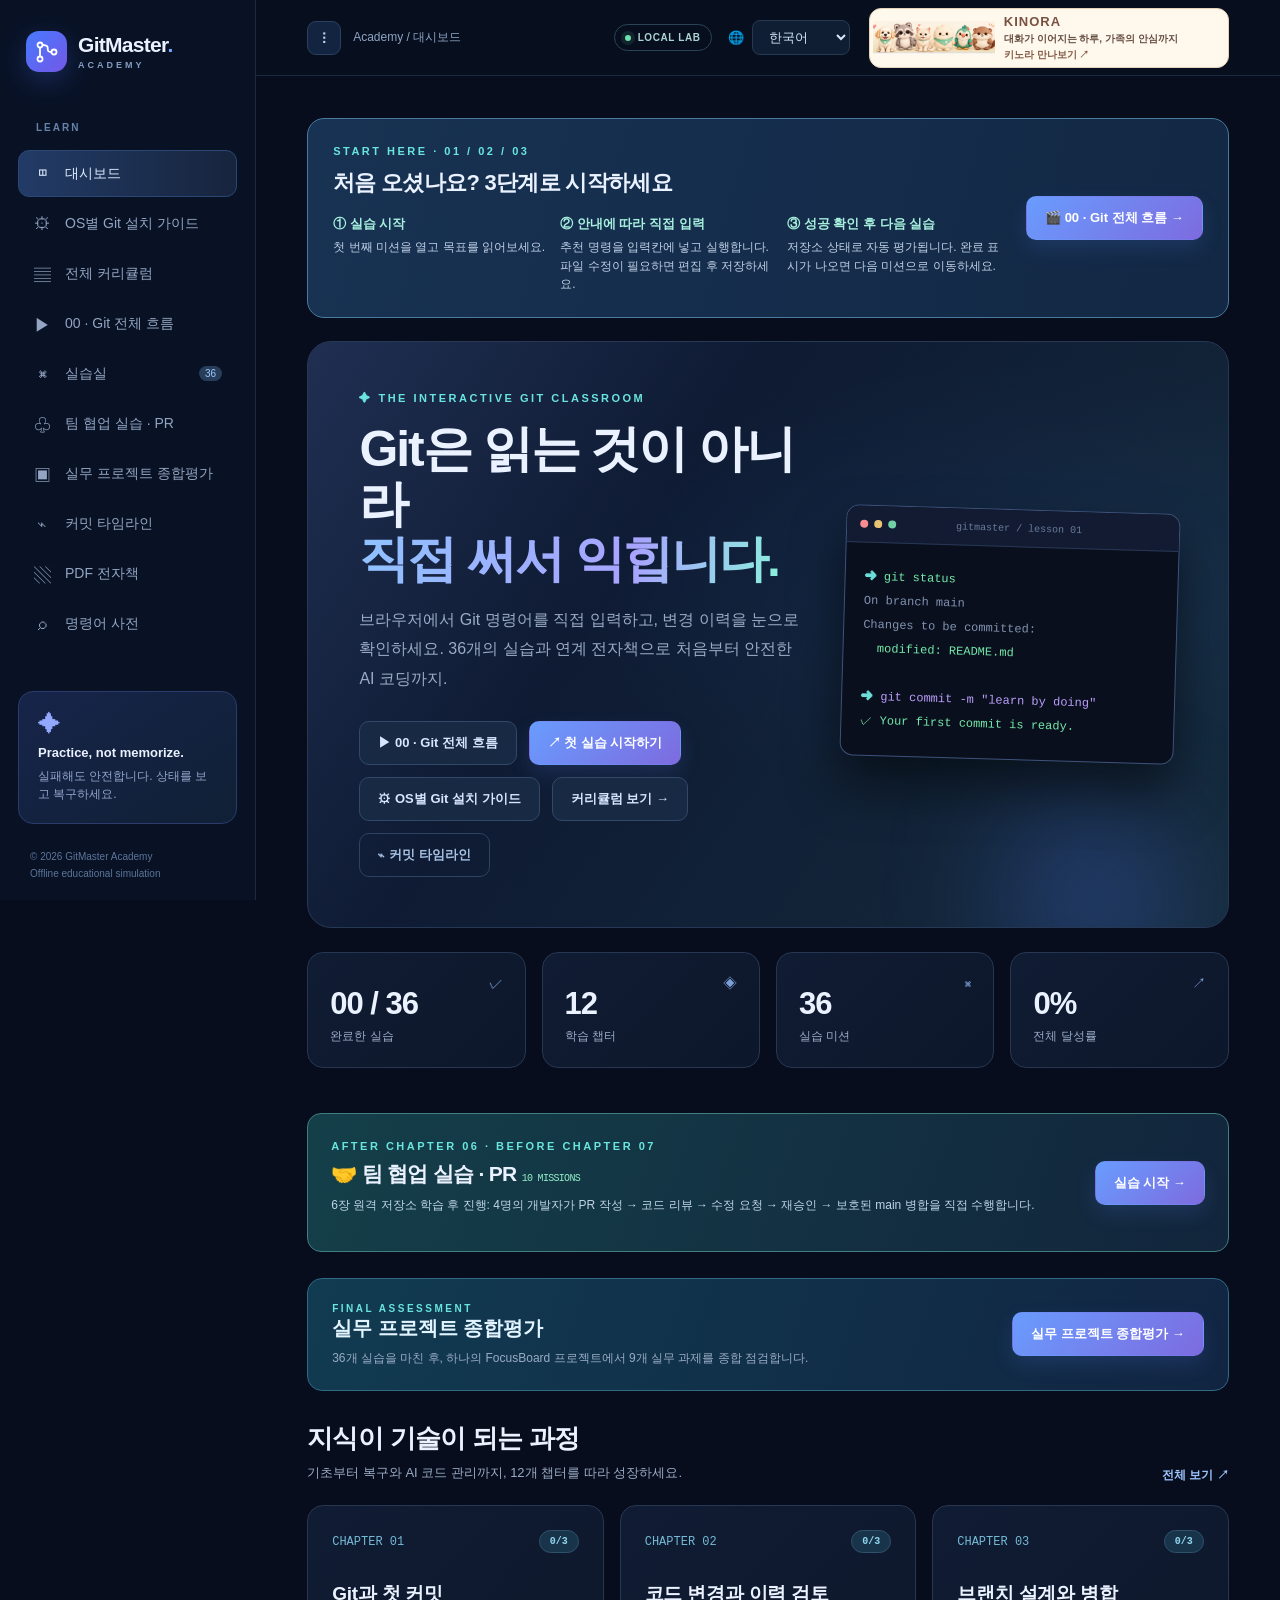
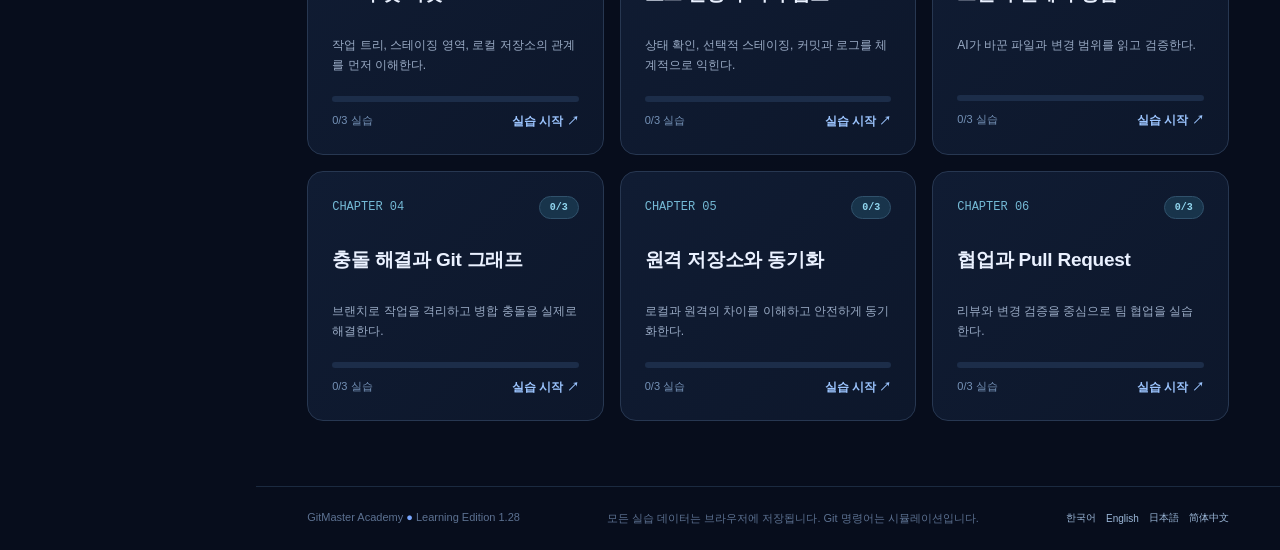
==== index.html @ 440f47c7 "first commit" ====
<!DOCTYPE html>
<html lang="ko">
<head>
  <meta charset="UTF-8" />
  <meta name="viewport" content="width=device-width, initial-scale=1" />
  <meta name="theme-color" content="#080f22" />
  <meta name="description" content="실습으로 배우는 Git: 4개 국어 지원, Git 00단계 사전 애니메이션과 36개 실습, 10개 협업 학습 페이지 및 최종 실전평가, 연계 PDF 전자책. GitMaster Academy" />
  <meta name="robots" content="index,follow,max-image-preview:large" />
  <meta name="author" content="GitMaster Academy" />
  <meta name="keywords" content="Git,GitHub,Git tutorial,Git 실습,깃 강의,버전 관리,GitHub PR,코드 리뷰,Git 初心者,Git教程,바이브 코딩" />
  <meta property="og:type" content="website" />
  <meta property="og:site_name" content="GitMaster Academy" />
  <meta property="og:locale" content="ko_KR" />
  <meta property="og:title" content="GitMaster Academy | 실습으로 배우는 Git·GitHub 협업" />
  <meta property="og:description" content="36개 Git 실습, 10개 팀 협업 미션, PR·코드 리뷰, 실습 전 애니메이션과 PDF 전자책" />
  <meta property="og:image" content="https://git.maccrey.com/assets/gitmaster-share-ko.png" />
  <meta property="og:image:width" content="1200" />
  <meta property="og:image:height" content="630" />
  <meta property="og:image:alt" content="GitMaster Academy - Git과 GitHub 실습 학습" />
  <meta name="twitter:card" content="summary_large_image" />
  <meta name="twitter:title" content="GitMaster Academy | 실습으로 배우는 Git" />
  <meta name="twitter:description" content="기초부터 팀 협업까지, 직접 입력하며 배우는 Git" />
  <meta name="twitter:image" content="https://git.maccrey.com/assets/gitmaster-share-ko.png" />
  <title>GitMaster Academy v1.27 — Learn Git by Doing</title>
  <link rel="icon" type="image/svg+xml" href="favicon.svg" />
  <link rel="alternate icon" type="image/x-icon" href="favicon.ico" />
  <link rel="apple-touch-icon" sizes="180x180" href="apple-touch-icon.png" />
  <link rel="stylesheet" href="styles.css?v=127" />

  <link rel="canonical" href="https://git.maccrey.com/" />
  <link rel="alternate" hreflang="ko-KR" href="https://git.maccrey.com/ko/" />
  <link rel="alternate" hreflang="en" href="https://git.maccrey.com/en/" />
  <link rel="alternate" hreflang="ja" href="https://git.maccrey.com/ja/" />
  <link rel="alternate" hreflang="zh-CN" href="https://git.maccrey.com/zh/" />
  <link rel="alternate" hreflang="x-default" href="https://git.maccrey.com/" />
  <meta property="og:url" content="https://git.maccrey.com/" />
  <script type="application/ld+json">{"@context":"https://schema.org","@type":"WebSite","name":"GitMaster Academy","url":"https://git.maccrey.com/","description":"Git과 GitHub를 직접 실습하며 배우는 다국어 교육 플랫폼","inLanguage":["ko","en","ja","zh-CN"]}</script>
</head>
<body>
  <div class="app-shell">
    <aside class="sidebar" id="sidebar">
      <button type="button" class="brand" id="brand-toggle" aria-label="사이드 메뉴 펼치기 또는 접기" title="사이드 메뉴 펼치기/접기">
        <span class="brand-mark"><svg viewBox="0 0 24 24" fill="none" stroke="currentColor" stroke-width="1.8"><circle cx="5" cy="5" r="2.5"/><circle cx="5" cy="19" r="2.5"/><circle cx="19" cy="12" r="2.5"/><path d="M5 7.5v9M7.5 5c10 0 1 7 9 7"/></svg></span>
        <span><strong>GitMaster<span class="accent">.</span></strong><small>ACADEMY</small></span>
      </button>
      <div class="sidebar-label" id="nav-label">LEARN</div>
      <nav id="main-nav" aria-label="Primary navigation"></nav>
      <div class="sidebar-bottom">
        <div class="side-tip"><span class="tiny-orbit">✦</span><strong id="side-tip-title">Practice, not memorize.</strong><p id="side-tip-body">Make mistakes safely. Recover with confidence.</p></div>
        <div class="side-foot">© 2026 GitMaster Academy<br><span id="footnote">Offline educational simulation</span></div>
      </div>
    </aside>
    <div class="site-area">
      <header class="topbar">
        <div class="topbar-start"><button class="icon-button" id="toggle-sidebar" type="button" aria-label="사이드바 펼치기/접기" aria-expanded="true" title="Toggle sidebar">☷</button><button class="icon-button mobile-menu" id="mobile-menu" aria-label="Open navigation">☰</button><span class="breadcrumb" id="breadcrumb">Academy / Dashboard</span></div>
        <div class="topbar-actions">
          <span class="status-pill"><span class="status-dot"></span><span id="local-tag">LOCAL LAB</span></span>
          <label class="language-switch"><span aria-hidden="true">🌐</span><select id="language" aria-label="Language"><option value="ko">한국어</option><option value="en">English</option><option value="ja">日本語</option><option value="zh">简体中文</option></select></label>
        </div>
        <a class="kinora-top-ad" id="kinora-top-ad" href="https://www.kinora.date/?lang=ko" target="_blank" rel="noopener noreferrer sponsored" aria-label="KINORA 여섯 반려친구 소개, 새 탭에서 사이트 열기" title="KINORA · www.kinora.date">
          <img src="assets/kinora-characters-v126.png" alt="KINORA 강아지, 고양이, 너구리, 앵무새, 지방이, 수달 캐릭터" width="84" height="54" loading="eager" decoding="async" />
          <span class="kinora-ad-copy"><span class="kinora-ad-kicker"><b>KINORA</b></span><span class="kinora-ad-line">대화가 이어지는 하루, 가족의 안심까지</span><span class="kinora-ad-link">키노라 만나보기 ↗</span></span>
          <span class="kinora-ad-mobile">KINORA <span aria-hidden="true">↗</span></span>
        </a>
      </header>
      <main id="app" tabindex="-1"></main>
      <footer class="footer"><span>GitMaster Academy <span class="accent">●</span> Learning Edition 1.28</span><span id="footer-sub">Your files stay in this browser. Git commands are simulated.</span><nav class="seo-language-links" aria-label="Localized learning pages"><a href="ko/" hreflang="ko-KR" lang="ko">한국어</a><a href="en/" hreflang="en" lang="en">English</a><a href="ja/" hreflang="ja" lang="ja">日本語</a><a href="zh/" hreflang="zh-CN" lang="zh-CN">简体中文</a></nav></footer>
    </div>
  </div>
  <script src="content.js"></script>
  <script src="git-engine.js"></script>
  <script src="book-pages.js"></script>
  <script src="setup-guide.js"></script>
  <script src="capstone.js"></script>
  <script src="team-hints.js"></script>
  <script src="git-output-examples.js?v=127"></script>
  <script src="team-intro.js?v=127"></script>
  <script src="lab-intro.js?v=127"></script>
  <script src="team-lab.js"></script>
  <script src="command-guide.js"></script>
  <script src="site-meta.js?v=127"></script>
  <script src="app.js?v=127"></script>
</body>
</html>
---- styles.css ----
:root{color-scheme:dark;--bg:#070d1c;--panel:#0d172b;--panel-2:#101e37;--panel-3:#172641;--border:#243451;--borderlight:#2d4362;--text:#eaf1ff;--muted:#9aabc5;--subtle:#6f84a4;--blue:#74a4ff;--cyan:#69e5de;--green:#71dfa8;--purple:#c09aff;--orange:#ffca85;--red:#ff909e;--mono:'JetBrains Mono',Consolas,monospace;--font:'DM Sans',-apple-system,BlinkMacSystemFont,'Segoe UI','Noto Sans CJK KR',sans-serif}
*{box-sizing:border-box}html{scroll-behavior:smooth}body{margin:0;background:var(--bg);color:var(--text);font-family:var(--font);font-size:14px;-webkit-font-smoothing:antialiased}button,input,textarea,select{font:inherit}button{cursor:pointer}a{color:inherit;text-decoration:none}a:focus-visible,button:focus-visible,select:focus-visible,input:focus-visible,textarea:focus-visible{outline:2px solid var(--cyan);outline-offset:3px}::selection{background:#325d94;color:#fff}.app-shell{display:flex;min-height:100vh}.sidebar{position:sticky;top:0;height:100vh;width:256px;flex:0 0 256px;padding:30px 18px 18px;background:#091225;border-right:1px solid #1c2a41;display:flex;flex-direction:column;z-index:30}.brand{display:flex;align-items:center;gap:11px;margin:1px 8px 50px}.brand-mark{height:41px;width:41px;border-radius:13px;background:linear-gradient(135deg,#4779ff,#7358e6);display:grid;place-items:center;box-shadow:0 9px 26px #3c5fe14a}.brand-mark svg{height:24px;width:24px;color:white}.brand strong{font-size:21px;letter-spacing:-.7px;line-height:1}.brand small{display:block;letter-spacing:3px;font-size:9px;color:#849dc2;margin-top:5px;font-weight:700}.accent{color:#79a7ff}.sidebar-label{text-transform:uppercase;letter-spacing:2px;font-size:10px;color:#6682aa;font-weight:800;margin:0 18px 14px}.nav-link{display:flex;align-items:center;gap:13px;padding:13px 14px;border:1px solid transparent;border-radius:11px;margin:3px 0;color:#93a5c2;transition:.16s}.nav-link:hover{background:#16243d;color:#f2f6ff}.nav-link.active{color:#dfeaff;background:linear-gradient(90deg,#223b66,#17243d);border-color:#2b4774}.nav-link .ico{width:19px;height:19px;display:grid;place-items:center;font-size:17px}.nav-link .nav-tag{font-size:10px;margin-left:auto;background:#273d5a;color:#9cc8ff;border-radius:20px;padding:2px 6px}.sidebar-bottom{margin-top:auto}.side-tip{border:1px solid #2b3b6b;background:linear-gradient(145deg,#17244a,#102035);padding:19px;border-radius:15px}.side-tip .tiny-orbit{color:#93a8ff;font-size:23px}.side-tip strong{display:block;font-size:13px;margin:7px 0}.side-tip p{margin:0;font-size:12px;line-height:1.55;color:#92a5cb}.side-foot{font-size:10px;line-height:1.7;color:#5c7499;margin:24px 12px 0}.site-area{flex:1;min-width:0;display:flex;flex-direction:column}.topbar{height:76px;flex:0 0 76px;border-bottom:1px solid #1c2a41;display:flex;align-items:center;justify-content:space-between;padding:0 clamp(22px,4vw,64px);background:#081121df;backdrop-filter:blur(12px)}.topbar-start,.topbar-actions{display:flex;align-items:center;gap:24px}.breadcrumb{font-size:12px;color:#8da4c4}.topbar-actions{gap:16px}.status-pill{display:flex;align-items:center;gap:7px;padding:7px 10px;border:1px solid #2b4356;border-radius:99px;font-size:10px;letter-spacing:.6px;color:#abd3d1;font-weight:700}.status-dot{height:6px;width:6px;border-radius:50%;background:#71e0af;box-shadow:0 0 0 4px #71e0af1a}.language-switch{display:flex;align-items:center;gap:8px;font-size:13px}.language-switch select{border:1px solid #263953;border-radius:8px;background:#101e33;color:#d6e7fb;padding:8px 12px;max-width:155px}.icon-button{background:transparent;border:1px solid #29405f;border-radius:9px;color:var(--text);padding:7px 10px}.mobile-menu{display:none}main{width:100%;max-width:1540px;margin:0 auto;flex:1;padding:42px clamp(22px,4vw,64px) 65px}.footer{border-top:1px solid #1b2a40;color:#5c7191;font-size:11px;display:flex;justify-content:space-between;gap:15px;padding:24px clamp(22px,4vw,64px)}h1,h2,h3,h4,p{margin-top:0}h1{font-size:clamp(34px,3.9vw,57px);line-height:1.1;letter-spacing:-2px;margin-bottom:18px}h2{font-size:26px;letter-spacing:-.7px}h3{font-size:17px;letter-spacing:-.25px}p{color:var(--muted);line-height:1.8}.eyebrow{letter-spacing:2.5px;text-transform:uppercase;font-size:11px;color:var(--cyan);font-weight:800;margin-bottom:18px}.lead{font-size:16px;max-width:650px;line-height:1.85}.gradient-text{color:#9aafff;background:linear-gradient(100deg,#8fc2ff,#a8a3ff 65%,#8bf0dd);-webkit-background-clip:text;background-clip:text;-webkit-text-fill-color:transparent}.hero{display:grid;grid-template-columns:1.15fr .85fr;gap:32px;align-items:center;background:radial-gradient(ellipse at 83% 42%,#1c3b7045,transparent 47%),linear-gradient(120deg,#111e39,#0a1529);border:1px solid #273855;border-radius:24px;padding:50px clamp(26px,4vw,57px);position:relative;overflow:hidden;min-height:400px}.hero:before{content:'';position:absolute;inset:-1px;background:linear-gradient(124deg,#85a7ff20,transparent 35%,#72ebdc1a);pointer-events:none}.hero-inner{position:relative;z-index:1}.hero-visual{position:relative;z-index:1;min-width:0}.terminal-display{background:#090f1d;border:1px solid #3d527b;border-radius:13px;box-shadow:0 28px 50px #0008;overflow:hidden;transform:rotate(1.7deg)}.window-bar{height:37px;border-bottom:1px solid #283754;background:#121b31;display:flex;align-items:center;gap:6px;padding:0 13px}.dot{height:8px;width:8px;border-radius:50%;background:#f88d91}.dot:nth-child(2){background:#e8c273}.dot:nth-child(3){background:#72d0a7}.window-title{margin:auto;color:#687c9d;font:10px var(--mono);transform:translateX(-15px)}.terminal-preview{padding:22px 19px;color:#a6bdd9;font:12px/2 var(--mono);white-space:pre-wrap;min-height:190px}.term-cyan{color:#6bdeda}.term-green{color:#74e9a9}.term-purple{color:#bb9efb}.term-muted{color:#8092b0}.hero-glow{position:absolute;right:5%;bottom:-60px;width:180px;height:180px;background:#517afa46;border-radius:100%;filter:blur(60px);z-index:0}.button-row{display:flex;gap:12px;flex-wrap:wrap;margin-top:28px}.btn{display:inline-flex;justify-content:center;align-items:center;gap:9px;border:1px solid transparent;border-radius:10px;padding:12px 18px;font-weight:750;font-size:13px;min-height:43px;transition:.15s}.btn:hover{transform:translateY(-1px);filter:brightness(1.1)}.btn.primary{background:linear-gradient(135deg,#699cfe,#7d6bdf);color:white;box-shadow:0 9px 20px #547bed29}.btn.secondary{background:#182944;border-color:#314869;color:#d7e5ff}.btn.subtle{background:transparent;border-color:#2d4361;color:#a7c1e3}.btn.positive{background:#194a41;color:#a4f4cd;border-color:#327a64}.btn.danger{color:#ffb1bc;border-color:#694052;background:#3a2031}.btn.sm{padding:7px 11px;min-height:33px;font-size:12px}.btn:disabled{opacity:.45;cursor:not-allowed}.stat-grid{display:grid;grid-template-columns:repeat(4,minmax(0,1fr));gap:16px;margin:24px 0 45px}.stat-card,.panel,.course-card,.reference-item{background:linear-gradient(135deg,#101c33,#0d172b);border:1px solid #273751;border-radius:16px}.stat-card{padding:22px}.stat-card .metric{font-size:31px;font-weight:800;letter-spacing:-1px;margin-top:11px}.stat-card .metric-label{font-size:12px;color:var(--muted);margin-top:6px}.stat-card .spark{float:right;color:#7a9fd5}.section-top{display:flex;align-items:end;justify-content:space-between;gap:20px;margin:0 0 21px}.section-top h2{margin-bottom:5px}.section-top p{font-size:13px;margin:0}.text-link{color:#9cc5ff;font-size:12px;font-weight:700}.course-grid{display:grid;grid-template-columns:repeat(3,minmax(0,1fr));gap:16px}.course-card{padding:24px;position:relative;transition:.2s}.course-card:hover{border-color:#5171ac;transform:translateY(-2px)}.course-card .module-number{display:flex;align-items:center;justify-content:space-between;color:#74b9d5;font:12px var(--mono);margin-bottom:28px}.chip{border:1px solid #30516b;background:#18344b;color:#91d6ef;border-radius:20px;padding:5px 10px;font-size:10px;font-weight:700}.chip.done{background:#173d37;border-color:#286a58;color:#79e4ba}.course-card h3{font-size:19px;min-height:45px;line-height:1.4;margin-bottom:9px}.course-card p{font-size:12px;line-height:1.7;min-height:40px}.progress-track{height:6px;background:#1c2d49;border-radius:20px;overflow:hidden;margin:20px 0 11px}.progress-track>span{display:block;height:100%;border-radius:20px;background:linear-gradient(90deg,#6797ff,#75d8cb)}.meta-row{display:flex;justify-content:space-between;color:#7592b7;font-size:11px}.module-head{display:flex;align-items:center;gap:13px;margin:32px 0 13px}.module-index{font:13px var(--mono);color:#77bafc;border:1px solid #315a7f;background:#12243d;border-radius:9px;padding:10px}.module-row{display:grid;grid-template-columns:repeat(3,minmax(0,1fr));gap:14px}.lesson-tile{padding:18px;min-height:139px;text-align:left;background:#101e34;border:1px solid #2a3c57;border-radius:13px;transition:.15s;color:var(--text)}.lesson-tile:hover{background:#182a46;border-color:#5078b6}.lesson-tile .lab-id{font:11px var(--mono);color:#7e9ac7}.lesson-tile h3{margin:12px 0 8px;font-size:15px;line-height:1.45}.lesson-tile p{font-size:11px;margin:0}.check-icon{float:right;color:#70dbaa;font-size:15px}.page-head{display:flex;justify-content:space-between;align-items:end;gap:20px;margin-bottom:30px}.page-head h1{font-size:39px;margin-bottom:9px}.page-head p{margin-bottom:0}.lab-layout{display:grid;grid-template-columns:minmax(255px,.91fr) minmax(360px,1.55fr) minmax(235px,.82fr);gap:18px;align-items:start}.lab-pane{min-width:0}.lab-intro{padding:25px;position:sticky;top:14px}.lab-intro .lab-index{font:11px var(--mono);color:#72ddd3;letter-spacing:1px}.lab-intro h2{font-size:24px;margin-top:16px;line-height:1.3}.lab-intro p{font-size:13px;line-height:1.85}.instruction{border:1px solid #345074;border-radius:11px;background:#142743;padding:16px;margin-top:21px;color:#d7e5ff;line-height:1.75;font-size:13px}.instruction strong{display:block;font-size:10px;letter-spacing:1.5px;color:#74d7d6;margin-bottom:8px}.hint-box{margin-top:14px;background:#0a172b;border:1px solid #253a58;border-radius:10px;padding:15px;font:11px/1.7 var(--mono);white-space:pre-wrap;word-break:break-word;color:#a9c4ee}.sim-notice{font-size:11px;color:#8e9db7;line-height:1.6;margin-top:19px}.lab-next{display:flex;justify-content:space-between;align-items:center;margin-top:18px;gap:8px}.workbench{overflow:hidden}.workbench-header,.right-header{display:flex;align-items:center;justify-content:space-between;padding:14px 18px;border-bottom:1px solid #263952;gap:10px}.workbench-header span,.right-header span{font-size:12px;font-weight:700}.file-tabs{display:flex;overflow-x:auto;gap:4px;padding:9px;border-bottom:1px solid #253652;background:#0b1629;scrollbar-width:thin}.file-tab{background:transparent;color:#7e96b8;border:1px solid transparent;padding:7px 10px;white-space:nowrap;border-radius:7px;font:11px var(--mono)}.file-tab.active{background:#1b3050;color:#bfe4ff;border-color:#335178}.editor{display:block;background:#0a1324;border:0;color:#c8e1f9;font:12px/1.9 var(--mono);width:100%;height:190px;padding:19px;resize:vertical;tab-size:2}.editor:focus{outline:none;box-shadow:inset 0 0 0 1px #385e89}.editor-bar{display:flex;align-items:center;justify-content:space-between;padding:11px 15px;background:#101e33;border-top:1px solid #203552;border-bottom:1px solid #2c405d}.editor-bar .minor{font:10px var(--mono);color:#7891b5}.terminal-console{min-height:265px;max-height:345px;overflow:auto;background:#090f1c;padding:17px 18px;font:11.5px/1.7 var(--mono);white-space:pre-wrap;overflow-wrap:anywhere;color:#b6c6de}.terminal-line{margin-bottom:10px}.terminal-line.command{color:#8fe5cf}.terminal-line.info{color:#83a7da}.terminal-line.error{color:#ff9dac}.terminal-input{padding:12px 14px;background:#101d31;border-top:1px solid #253755;display:flex;align-items:center;gap:8px}.prompt{color:#6fe2ba;font:13px var(--mono)}.cmd-input{flex:1;min-width:0;background:transparent;border:none;color:#f4faff;font:12px var(--mono);outline:none}.run-btn{padding:7px 12px;border:1px solid #537aca;border-radius:7px;background:#264c87;color:white;font-size:11px;font-weight:800}.right-panel{padding:18px}.right-panel h3{font-size:13px;color:#e7f4ff;margin-bottom:15px}.right-panel hr{border:0;border-top:1px solid #263a54;margin:21px 0}.branch-pill{display:inline-flex;align-items:center;gap:7px;border-radius:8px;border:1px solid #2b605c;background:#163c42;color:#87efdc;padding:7px 10px;font:11px var(--mono)}.file-state{display:flex;align-items:center;justify-content:space-between;gap:6px;font:11px var(--mono);margin:10px 0;color:#9cb0cc}.file-state b{font:9px var(--mono);padding:3px 6px;border-radius:4px;background:#29435a;color:#ade0fc}.file-state b.modified{color:#ffd4a5;background:#55432c}.file-state b.staged{color:#92f0bf;background:#214738}.file-state b.untracked{color:#aab9e7;background:#303956}.graph-line{display:flex;gap:10px;align-items:center;min-height:38px;position:relative;font:10px var(--mono);color:#a5b8d7}.graph-line:before{position:absolute;content:'';width:2px;left:6px;top:0;bottom:0;background:#375d94}.graph-node{width:14px;height:14px;flex:0 0 14px;background:#112a53;border:3px solid #7fa7ff;border-radius:50%;z-index:1}.graph-line:first-child .graph-node{border-color:#7fe6ce;box-shadow:0 0 0 4px #70e6d118}.graph-message{white-space:nowrap;overflow:hidden;text-overflow:ellipsis}.git-divider{padding:13px 18px;background:#122441;border-top:1px solid #263a5d;border-bottom:1px solid #263a5d;font-size:11px;color:#86a8d8;font-weight:800;letter-spacing:1px}.success-toast{background:#143b34;border:1px solid #2e8e75;border-radius:12px;padding:15px;color:#a8f4d6;margin-top:15px;font-size:13px;line-height:1.7}.failure-toast{color:#ffb3bc;font-size:12px;margin-top:8px}.book-hero{display:grid;grid-template-columns:250px 1fr;gap:38px;align-items:center;padding:28px 35px;border:1px solid #315076;background:radial-gradient(ellipse at 0% 0%,#263a774c,transparent 64%),#0f1c34;border-radius:20px}.book-cover{height:324px;background:linear-gradient(150deg,#1c357d,#0a1b3b 53%,#104851);border-radius:4px 14px 14px 4px;border-left:9px solid #4269bd;box-shadow:14px 14px 28px #0008, inset -9px 0 #98c7ff12;padding:25px 21px;display:flex;flex-direction:column;justify-content:space-between;transform:rotate(-3deg)}.book-cover .book-top{letter-spacing:2.4px;font-size:10px;color:#a6c8f5}.book-cover .book-title{font-size:30px;line-height:1.28;font-weight:800;letter-spacing:-.6px}.book-cover .book-bottom{font-size:11px;color:#abdbd6}.chapter-book-grid{display:grid;grid-template-columns:repeat(2,minmax(0,1fr));gap:14px}.book-chapter{padding:21px;display:flex;gap:14px;align-items:center;justify-content:space-between}.book-chapter .page-no{font:10px var(--mono);color:#8dc7f3;display:block;margin-bottom:8px}.book-chapter h3{font-size:15px;margin:0 0 6px}.book-chapter p{font-size:11px;margin:0}.search-input{width:100%;background:#101e34;border:1px solid #344964;color:#e5f0ff;border-radius:10px;padding:13px 15px;margin-bottom:23px}.reference-grid{display:grid;grid-template-columns:repeat(2,minmax(0,1fr));gap:12px}.reference-item{padding:19px}.reference-item code{font:13px var(--mono);color:#83e3d1}.reference-item p{margin:8px 0 0;font-size:12px;line-height:1.7}.empty-state{padding:50px 20px;text-align:center;color:var(--muted)}.minor{font-size:12px;color:var(--muted)}.back-link{display:inline-flex;color:#94baff;margin-bottom:18px;font-size:12px;gap:6px}.sr-only{position:absolute;height:1px;width:1px;overflow:hidden;clip:rect(0,0,0,0);white-space:nowrap}
@media(max-width:1320px){.lab-layout{grid-template-columns:minmax(245px,.75fr) minmax(330px,1.3fr)}.lab-pane.lab-right{grid-column:1/-1}.right-panel{display:grid;grid-template-columns:repeat(3,1fr);gap:20px}.right-panel hr{display:none}.right-panel .right-block{min-width:0}}
@media(max-width:1100px){.sidebar{width:208px;flex-basis:208px;padding:28px 12px}.brand{margin-left:6px}.brand strong{font-size:18px}.hero{grid-template-columns:1fr;padding:34px}.hero-visual{max-width:470px;width:100%}.stat-grid{grid-template-columns:repeat(2,1fr)}.course-grid{grid-template-columns:repeat(2,1fr)}.book-hero{grid-template-columns:180px 1fr}.book-cover{height:270px}.book-cover .book-title{font-size:23px}}
@media(max-width:810px){.sidebar{position:fixed;left:-270px;width:256px;box-shadow:12px 0 40px #0009;transition:left .2s}.sidebar.open{left:0}.mobile-menu{display:block}.topbar{height:66px;flex-basis:66px}.topbar-start,.topbar-actions{gap:10px}.status-pill{display:none}.lab-layout{grid-template-columns:1fr}.lab-intro{position:static}.lab-pane.lab-right{grid-column:auto}.right-panel{display:block}.right-panel hr{display:block}.hero{min-height:unset}.module-row{grid-template-columns:1fr 1fr}.book-hero{grid-template-columns:160px 1fr;gap:25px}.chapter-book-grid{grid-template-columns:1fr}.footer{flex-wrap:wrap}}
@media(max-width:540px){main{padding:27px 17px 48px}.topbar{padding:0 17px}.breadcrumb{display:none}.hero{padding:29px 23px;border-radius:18px}.hero-visual{display:none}.stat-grid{gap:10px}.stat-card{padding:16px}.stat-card .metric{font-size:26px}.course-grid,.module-row,.reference-grid{grid-template-columns:1fr}.course-card h3{min-height:0}.course-card p{min-height:0}.page-head{display:block}.page-head h1{font-size:31px}.book-hero{grid-template-columns:1fr;padding:25px}.book-cover{width:175px;margin:0 auto}.button-row{margin-top:21px}.language-switch select{max-width:130px}.right-panel{padding:15px}.lab-intro{padding:18px}.terminal-console{font-size:10.5px}}

/* Actual parent-edge Git commit graph (educational state machine). */
.graph-vis{position:relative;width:100%;min-width:0;overflow:hidden}
.graph-vis svg{position:absolute;left:0;top:0;width:68px;height:100%}
.graph-copy{padding-left:70px;width:100%;min-width:0}
.graph-copy-row{height:43px;display:flex;flex-direction:column;justify-content:center;gap:2px;min-width:0}
.graph-commit{font:10px var(--mono);color:#b4c5e3;white-space:nowrap;overflow:hidden;text-overflow:ellipsis}
.graph-refs{font:9px var(--mono);color:#7cddca;white-space:nowrap;overflow:hidden;text-overflow:ellipsis}

/* v1.1 guided-learning UX: visual hierarchy, explicit next action */
.welcome-guide{display:flex;align-items:center;justify-content:space-between;gap:22px;background:linear-gradient(105deg,#183253,#122844);border:1px solid #4a7b9e;border-radius:17px;padding:23px 25px;margin-bottom:23px}
.welcome-guide h2{font-size:22px;margin:10px 0 17px}
.welcome-flow{display:flex;gap:13px;flex-wrap:wrap}.welcome-step{display:flex;flex-direction:column;gap:5px;max-width:215px;flex:1 1 160px}.welcome-step strong{font-size:13px;color:#a7f0de}.welcome-step span{font-size:12px;line-height:1.55;color:#c0d0e6}.welcome-guide>.btn{flex-shrink:0;white-space:nowrap}
.lab-help-top{display:flex;justify-content:space-between;align-items:center;gap:15px;background:#132a42;border:1px solid #345b77;border-radius:12px;padding:13px 17px;margin-bottom:17px;color:#d4e6fb;font-size:13px}
.howto-panel{padding:19px 24px;margin:-5px 0 18px;border:1px solid #36536a}.howto-panel h3{margin:0 0 11px}.howto-panel ol{margin:0;padding-left:20px;line-height:2;color:#bfd0e7}
.lab-intro{position:static}.lab-intro h2{font-size:21px;margin-bottom:16px}.guide-title{display:flex;align-items:center;justify-content:space-between;margin-top:24px;gap:8px;color:#a9f4df;font-size:14px}.guide-title span{font:11px var(--mono);color:#a1b2cc}.guide-desc{font-size:12px!important;color:#a9bfd9!important;margin:8px 0 13px!important}
.guided-steps{padding:0;margin:0;list-style:none;display:flex;flex-direction:column;gap:10px}.guided-step{border:1px solid #355278;background:#12243b;border-radius:12px;padding:12px;display:flex;gap:10px;align-items:flex-start}.guided-step.step-complete{border-color:#377462;background:#13302d}.step-count{background:#2c4974;color:#ddf3ff;width:24px;height:24px;display:grid;place-items:center;border-radius:50%;font-size:12px;flex-shrink:0;font-weight:800}.step-complete .step-count{background:#286453}.step-main{flex:1;min-width:0;display:flex;flex-direction:column;align-items:flex-start;gap:8px}.step-main strong{font:12px/1.6 var(--mono);overflow-wrap:anywhere;color:#e5f4ff}.step-main small{font-size:11px;line-height:1.5;color:#99aecb}.step-main button{margin-top:1px}.guide-foot{font-size:11px!important;color:#a4e8cf!important}.terminal-guide-caption{float:right;font-size:10px;font-weight:400;color:#b8cbe3;letter-spacing:0}.command-warning{border-top:1px solid #754653;background:#3c2635;color:#ffd8de;padding:11px 17px;font-size:11px;line-height:1.6}.success-toast .btn{display:block;margin-top:11px}.lab-next button:disabled{opacity:.4;cursor:not-allowed}.lab-layout{grid-template-columns:minmax(290px,1.03fr) minmax(360px,1.37fr) minmax(220px,.78fr)}
@media(max-width:1350px){.lab-layout{grid-template-columns:minmax(275px,.85fr) minmax(330px,1.25fr)}}
@media(max-width:810px){.lab-layout{grid-template-columns:1fr}.welcome-guide{align-items:stretch;flex-direction:column}.welcome-guide>.btn{align-self:flex-start}.lab-help-top{align-items:flex-start}.step-main strong{font-size:12px}}
@media(max-width:540px){.welcome-guide{padding:18px}.welcome-flow{flex-direction:column}.welcome-step{max-width:none}.lab-help-top{flex-direction:column}.howto-panel{padding:16px}.terminal-guide-caption{display:block;float:none;margin-top:5px}.workbench{min-width:0}}
/* v1.2: beginner explanations, cumulative history and hands-on editor */
.history-banner{display:block;margin-top:6px;color:#93edcb;font-size:11px;line-height:1.7}
.editor-tools{display:flex;gap:6px;flex-wrap:wrap;justify-content:flex-end}
.editor-shell{display:flex;position:relative;background:#091325;min-height:225px}
.editor-gutter{width:38px;flex:0 0 38px;text-align:right;padding:17px 8px 17px 4px;white-space:pre;font:12px/1.9 var(--mono);color:#546886;user-select:none;border-right:1px solid #23354b;background:#101b2b;overflow:hidden}
.editor-shell .editor{margin:0;flex:1;width:calc(100% - 38px);height:225px;min-height:225px;padding:17px 14px;white-space:pre;overflow:auto;resize:vertical}
.editor-tips{display:flex;align-items:center;justify-content:space-between;padding:8px 14px;gap:8px;background:#111f31;color:#8fa5c0;font-size:11px}
.preview-panel{padding:14px;background:#0b1b2c;border-block:1px solid #2d4d67}
.preview-label{color:#a7e3d9;font-size:11px;font-weight:700;margin-bottom:8px}
.preview-panel pre{color:#aabdd4;font:11px/1.7 var(--mono);max-height:185px;overflow:auto;white-space:pre-wrap;word-break:break-all;margin:0}
.flow-strip{border-block:1px solid #274361;background:#11233c;padding:14px 16px}
.flow-heading{color:#dcf4ff;font-size:12px;font-weight:800;margin-bottom:11px}
.flow-heading small{display:block;color:#90a7c5;font-size:10px;font-weight:400;margin-top:5px}
.flow-checks{display:flex;gap:6px;flex-wrap:wrap;margin-bottom:10px}
.flow-step{font-size:10px;border:1px solid #38506b;border-radius:6px;padding:5px 7px;color:#a7b9d4;background:#101f34}
.flow-step.okay{background:#183f36;border-color:#367866;color:#a4efca}
.flow-actions{display:flex;gap:6px;flex-wrap:wrap}
.flow-actions button{font:10px var(--mono);padding:6px 9px;min-height:28px}
.output-explainer{border-top:1px solid #385874;padding:17px;background:#11243b}
.explain-title{font-size:13px;font-weight:800;color:#dcf4f1;letter-spacing:-.15px}
.explain-lead{font-size:11px;margin:5px 0 13px;color:#a4b8d1}
.explain-items{display:grid;gap:7px}
.explain-row{display:flex;gap:10px;align-items:flex-start;background:#0c1b30;border:1px solid #294462;padding:9px 11px;border-radius:8px}
.explain-number{width:20px;height:20px;display:grid;place-items:center;flex:0 0 20px;border-radius:50%;color:#bdfce7;background:#1b4c50;font-size:10px;font-weight:800}
.explain-row p{font-size:11px;line-height:1.7;margin:0;color:#d0e2f4}
.explain-empty{font-size:12px;color:#a9c2dd;line-height:1.6}
.explain-note{font-size:10px;line-height:1.6;margin:12px 0 0;color:#7fa7c5}
.terminal-code-line{min-height:1.6em;white-space:pre-wrap;overflow-wrap:anywhere}
.terminal-code-line.term-diff-head{color:#9bc2ff}
.terminal-code-line.term-diff-from{color:#ff9db2}
.terminal-code-line.term-diff-to{color:#7ff1ca}
.terminal-code-line.term-diff-remove{background:#541d3040;color:#fca9b7}
.terminal-code-line.term-diff-add{background:#1c4f3640;color:#89f3ba}
.graph-scroll{overflow-x:hidden;overflow-y:auto;max-height:660px;border:1px solid #283c56;border-radius:9px;background:#0b1729;padding:9px 5px}
.graph-count{font-size:10px;line-height:1.5;margin-bottom:10px}
.graph-toggle{width:100%;margin-top:9px}
.graph-legend{font-size:10px;line-height:1.7;margin-top:10px;color:#93a9c4}
.graph-vis{position:relative;width:100%;min-width:0;overflow:hidden}
.graph-vis svg{left:0;width:90px;height:100%}
.graph-copy{padding-left:95px;width:100%;min-width:0}
.graph-copy-row{height:48px;gap:2px}
.graph-commit{white-space:nowrap;overflow:hidden;text-overflow:ellipsis;font-size:10px;color:#b4c8e4}
.graph-commit b{color:#83b3f7;font-weight:600}
.graph-refs{font-size:9px;color:#8decda}
.graph-milestone{font-size:9px;color:#f3d48c}
@media(max-width:540px){.editor-tools{gap:4px}.editor-tools .btn{font-size:10px}.flow-actions .btn{flex:1}.output-explainer{padding:12px}.graph-scroll{max-height:490px}}
/* v1.2 full learning timeline */
.timeline-stats{display:grid;grid-template-columns:repeat(4,minmax(0,1fr));gap:12px;margin-bottom:22px}
.timeline-stats>div{border:1px solid #2d4360;background:#11213a;padding:18px;border-radius:12px;min-width:0}
.timeline-stats strong{display:block;font-size:22px;white-space:nowrap;overflow:hidden;text-overflow:ellipsis}
.timeline-stats small{color:#91a7c4;font-size:11px;display:block;margin-top:6px}
.timeline-layout{display:grid;grid-template-columns:minmax(0,1.9fr) minmax(220px,.8fr);gap:18px;align-items:start}
.timeline-main,.timeline-checkpoints{padding:20px}
.timeline-heading{display:flex;align-items:center;justify-content:space-between;gap:10px}
.timeline-heading h2{font-size:18px;margin:0 0 10px}
.timeline-graph{max-height:850px;overflow:auto;background:#0b182b;border:1px solid #293f61;border-radius:10px;padding:16px 12px;margin:18px 0}
.timeline-main .graph-vis svg{width:90px}
.timeline-checkpoints h3{font-size:15px;color:#d9f4ed}
.checkpoint{display:flex;flex-direction:column;border-top:1px solid #2a405d;padding:11px 0;gap:4px;font:10px var(--mono);color:#9cb6d6}
.checkpoint-id{color:#9ce9d4;font-weight:800}
.checkpoint small{color:#819bbd;font-size:10px}
.timeline-empty{padding:22px;margin-bottom:15px}
@media(max-width:800px){.timeline-layout{grid-template-columns:1fr}.timeline-stats{grid-template-columns:repeat(2,minmax(0,1fr))}}

/* v1.3 OS install guide — three accessible OS tabs, copyable commands, real setup checklist */
.setup-page{max-width:1240px;margin-inline:auto}
.setup-head h1{font-size:clamp(32px,3.3vw,45px)}.setup-head>div{max-width:820px}
.setup-tip{display:flex;gap:12px;align-items:flex-start;background:#172b43;border:1px solid #385a78;border-radius:12px;padding:14px 17px;margin-bottom:26px;font-size:13px;line-height:1.7;color:#d2e3fa}
.setup-tip-icon{width:24px;height:24px;flex:0 0 24px;display:grid;place-items:center;border-radius:50%;background:#254a62;color:#a8e3ff;font-weight:800}
.setup-section-label{font-size:12px;font-weight:800;letter-spacing:.8px;color:#a4c5e9;margin-bottom:12px}
.setup-os-select{margin-bottom:25px}.setup-os-tabs{display:grid;grid-template-columns:repeat(3,minmax(0,1fr));gap:12px}
.setup-os-tab{display:flex;align-items:center;gap:16px;padding:17px 22px;background:#0f2038;color:#bdd0e8;border:1px solid #304563;border-radius:14px;text-align:left;font-size:16px;font-weight:750;min-height:74px;transition:background .15s,border-color .15s}
.setup-os-tab:hover{background:#1a3150}.setup-os-tab.selected{background:linear-gradient(120deg,#1c3c60,#1b2a4e);border-color:#7aa7ff;color:#f1f7ff;box-shadow:inset 0 0 0 1px #7daafa36}
.setup-os-mark{width:36px;height:36px;display:grid;place-items:center;border-radius:10px;background:#1e3655;font-size:25px;color:#a9d2fc}
.setup-os-tab.selected .setup-os-mark{background:#315889;color:white}.setup-tab-check{color:#89efcf;margin-left:auto}
.setup-summary{display:flex;align-items:center;justify-content:space-between;gap:20px;padding:24px;background:linear-gradient(115deg,#122840,#152440);border:1px solid #2e4b6c;border-radius:17px;margin-bottom:22px}
.setup-summary h2{font-size:20px;line-height:1.5;margin:8px 0 0;max-width:720px;font-weight:650}
.setup-platform-label{font-size:11px;letter-spacing:.6px;color:#8fdcce;font-weight:800}.setup-meter{min-width:158px;flex-shrink:0}.setup-meter strong{font-size:30px}.setup-meter strong small{font-size:14px;color:#9ab1cb}.setup-meter>span{font-size:11px;color:#97aecb;display:block}.setup-meter .progress-track{margin:10px 0 0}
.setup-distro-wrap{background:#101f34;border:1px solid #294461;padding:18px 20px;margin-bottom:20px;border-radius:13px}.setup-distro-tabs{display:flex;gap:9px;flex-wrap:wrap}.setup-distro{background:#182e49;border:1px solid #3a5774;color:#cfdef0;padding:10px 14px;border-radius:9px;font-size:13px}.setup-distro.selected{background:#244e61;color:#a7f8da;border-color:#65b2bd}
.setup-layout{display:grid;grid-template-columns:minmax(0,1fr) minmax(215px,260px);gap:20px;align-items:start}
.setup-steps{display:grid;gap:16px;min-width:0}.setup-step{background:linear-gradient(120deg,#101f35,#0d1a2d);border:1px solid #30415c;border-radius:16px;padding:22px;scroll-margin-top:24px}
.setup-step.is-checked{border-color:#36695d}.setup-step-heading{display:flex;align-items:center;gap:13px;margin-bottom:13px}.setup-step-index{height:33px;width:33px;flex:0 0 33px;border:1px solid #4978a2;background:#203b5b;display:grid;place-items:center;border-radius:9px;color:#dceeff;font-weight:800}
.setup-step-heading>div{flex:1;min-width:0}.setup-step-kicker{color:#73ccb9;font:10px var(--mono);letter-spacing:.5px}.setup-step h3{font-size:18px;margin:4px 0 0;line-height:1.5}
.setup-check{flex-shrink:0;border:1px solid #46617f;background:#1c344f;color:#d5e5f8;border-radius:9px;padding:8px 10px;font-size:11px;font-weight:700;max-width:190px}.setup-check:hover{border-color:#7ba6d2}.setup-check.done{background:#1a4941;border-color:#41836d;color:#9df2d4}
.setup-step-desc{font-size:13px;margin:0 0 14px;line-height:1.85;color:#c2d2e7}.setup-code{border:1px solid #31465d;border-radius:10px;background:#081222;overflow:hidden;margin:15px 0}.setup-code-top{display:flex;justify-content:space-between;gap:10px;align-items:center;border-bottom:1px solid #293951;padding:8px 12px;color:#7ea8d2;font:10px var(--mono);min-height:37px}.setup-copy{font:11px var(--font);font-weight:750;background:#1c3752;color:#c7e9ff;border:1px solid #3d6381;border-radius:7px;padding:6px 10px}.setup-copy:hover{background:#27547a}.setup-copy.copied{background:#19483b;color:#a4f0ca;border-color:#45816c}
.setup-code pre{margin:0;padding:18px;overflow:auto;white-space:pre-wrap;overflow-wrap:anywhere;color:#b9f8d7;font:12px/1.95 var(--mono)}.setup-code code{font:inherit}.setup-download a{display:inline-flex;background:#1c3d69;border:1px solid #4a80bb;color:#d9eeff;border-radius:8px;padding:10px 13px;font-size:12px;font-weight:750}
.setup-expect{margin-top:13px;padding:11px 13px;background:#142b36;border:1px solid #285566;border-radius:10px}.setup-expect .setup-mini-label{font-size:11px;font-weight:800;color:#91edca}.setup-expect p{font-size:12px;margin:5px 0 0;color:#bfdbdb;line-height:1.65}
.setup-trouble{border-bottom:1px solid #2b415b;padding:12px 0 2px}.setup-trouble summary,.setup-faq-item summary{cursor:pointer;color:#9dc2ed;font-size:12px;font-weight:750}.setup-trouble p{font-size:12px;color:#b6c9e3;margin:10px 0}
.setup-identity{background:#132b41;border:1px solid #38556e;border-radius:11px;padding:16px;margin-top:15px}.setup-identity h4{font-size:14px;margin:0 0 6px}.setup-identity p{font-size:12px;line-height:1.7}.setup-identity-grid{display:grid;grid-template-columns:1fr 1fr;gap:12px}.setup-identity-grid label{font-size:11px;color:#bcd2ed;font-weight:750;display:flex;flex-direction:column;gap:7px}.setup-identity-grid input{background:#0b182b;color:#e6f4ff;border:1px solid #4a6179;border-radius:8px;padding:11px 12px;min-width:0;width:100%;font-size:13px}.setup-identity-note{margin:12px 0 0;color:#9bb6d1!important}
.setup-aside{display:grid;gap:14px;position:sticky;top:16px}.setup-aside-panel{padding:20px}.setup-aside-panel h3{font-size:14px;margin:0 0 14px}.setup-aside-panel p{font-size:12px;line-height:1.8}.setup-aside-count{font-weight:800;font-size:32px;color:#d3eeff}.setup-aside-count small{font-size:13px;color:#93aac5}.setup-links{display:flex;flex-direction:column;gap:13px}.setup-links a{font-size:12px;color:#9cccff;overflow-wrap:anywhere;line-height:1.4}.setup-links a:hover{text-decoration:underline}.setup-safety p{padding-bottom:10px;border-bottom:1px solid #2c3e57;margin-bottom:10px}.setup-safety p:last-child{border:0;margin:0;padding:0;color:#ffd6b2}
.setup-bottom-note{margin:24px 0 40px;border:1px solid #2a4a65;background:#11253a;border-radius:12px;padding:20px 24px}.setup-bottom-note h3{font-size:14px;color:#9ce0d0;margin:0 0 8px}.setup-bottom-note p{margin:0;font-size:13px}
.setup-faq{margin-bottom:38px}.setup-faq h2{font-size:23px;margin:0 0 17px}.setup-faq-item{border:1px solid #2a405d;background:#101e32;border-radius:9px;padding:15px 19px;margin-bottom:9px}.setup-faq-item summary{font-size:14px}.setup-faq-item p{margin:10px 0 0;font-size:13px}
.setup-finish{display:flex;align-items:center;justify-content:space-between;gap:20px;padding:24px;border:1px solid #436b83;border-radius:16px;background:linear-gradient(110deg,#193a4b,#192f4a)}.setup-finish h2{font-size:20px;margin:0 0 7px}.setup-finish p{margin:0;font-size:12px}.setup-finish>.btn{flex-shrink:0}
@media(max-width:1150px){.setup-layout{grid-template-columns:minmax(0,1fr)}.setup-aside{position:static;grid-template-columns:repeat(3,minmax(0,1fr))}.setup-aside-panel{min-width:0}}
@media(max-width:800px){.setup-aside{grid-template-columns:1fr 1fr}.setup-safety{grid-column:span 2}.setup-step-heading{flex-wrap:wrap}.setup-step-heading .setup-check{margin-left:46px}}
@media(max-width:540px){.setup-head .btn{margin-top:15px}.setup-os-tabs{gap:6px}.setup-os-tab{padding:14px 8px;flex-direction:column;gap:6px;min-height:92px;text-align:center;font-size:12px}.setup-os-mark{width:31px;height:31px;font-size:22px}.setup-tab-check{display:none}.setup-summary{flex-direction:column;align-items:stretch;padding:17px}.setup-summary h2{font-size:16px}.setup-meter{min-width:0}.setup-step{padding:15px}.setup-step h3{font-size:16px}.setup-step-heading .setup-check{width:100%;margin-left:0}.setup-identity-grid{grid-template-columns:1fr}.setup-aside{grid-template-columns:1fr}.setup-safety{grid-column:auto}.setup-finish{align-items:stretch;flex-direction:column}.setup-finish>.btn{align-self:stretch}}

/* v1.3 enhanced setup progress navigation */
.setup-head-actions{display:flex;gap:9px;align-items:center;justify-content:flex-end;flex-wrap:wrap}
.setup-head-actions .btn{white-space:nowrap}
.setup-step-nav{margin:17px 0;border-top:1px solid #2d425f;border-bottom:1px solid #2d425f;padding:15px 0}
.setup-step-nav .setup-section-label{font-size:10px;margin-bottom:7px}
.setup-step-nav button{display:flex;align-items:flex-start;gap:8px;width:100%;background:transparent;border:0;border-radius:6px;text-align:left;color:#a7c0d9;padding:6px 5px;font-size:10.5px;line-height:1.5}
.setup-step-nav button:hover{color:#ebf6ff;background:#1b314c}
.setup-step-nav button span:first-child{width:15px;flex-shrink:0;color:#83e0c8;font-weight:800}
@media(max-width:540px){.setup-head-actions{justify-content:flex-start}.setup-head-actions .btn{white-space:normal}}

/* v1.4 — a usable one-screen developer workspace */
#toggle-sidebar{height:34px;width:34px;flex:none;display:grid;place-items:center;font-size:17px;padding:0;color:#bdd5f3;background:#132440}
.sidebar{transition:width .2s ease,flex-basis .2s ease,padding .2s ease}
.sidebar.is-compact{width:68px;flex-basis:68px;padding:18px 7px}
.sidebar.is-compact .brand{margin:0 auto 26px}
.sidebar.is-compact .brand>span:last-child,.sidebar.is-compact .sidebar-label,.sidebar.is-compact .nav-link>span:not(.ico),.sidebar.is-compact .sidebar-bottom{display:none}
.sidebar.is-compact .brand-mark{width:39px;height:39px}
.sidebar.is-compact .nav-link{justify-content:center;gap:0;padding:12px 5px;margin:4px 0}
.sidebar.is-compact .nav-link .ico{font-size:21px}
.sidebar.is-compact nav{overflow-y:auto;overflow-x:hidden}
body.workspace-focus .topbar{height:52px;flex-basis:52px;padding:0 16px}
body.workspace-focus main{max-width:none;padding:10px 12px 10px;min-height:0}
body.workspace-focus .footer{display:none}
body.workspace-focus .back-link{display:none}
body.workspace-focus .page-head{margin-bottom:7px;align-items:center}
body.workspace-focus .page-head h1{font-size:21px;letter-spacing:-.6px;margin:0}
body.workspace-focus .page-head .eyebrow{font-size:9px;margin-bottom:4px}
body.workspace-focus .page-head p{display:none}
body.workspace-focus .lab-help-top{margin:0 0 8px;min-height:29px;padding:6px 11px;font-size:10px}
body.workspace-focus .lab-help-top .history-banner{font-size:10px}
body.workspace-focus .lab-layout{height:calc(100dvh - 153px);min-height:495px;grid-template-columns:minmax(245px,.87fr) minmax(410px,1.6fr) minmax(215px,.75fr);gap:10px;align-items:stretch}
body.workspace-focus .lab-intro,body.workspace-focus .workbench,body.workspace-focus .right-panel{height:100%;max-height:100%;min-height:0;position:static;overflow-y:auto;overscroll-behavior:contain}
body.workspace-focus .lab-intro{padding:15px}
body.workspace-focus .lab-intro h2{margin:9px 0 6px;font-size:18px}
body.workspace-focus .lab-intro .instruction{padding:11px;margin-top:9px;line-height:1.55}
body.workspace-focus .guide-title{margin-top:12px}
body.workspace-focus .guided-steps{gap:6px}
body.workspace-focus .guided-step{padding:8px}
body.workspace-focus .sim-notice{margin-top:10px}
body.workspace-focus .lab-next{margin-top:10px}
body.workspace-focus .right-panel{padding:11px;display:flex;flex-direction:column;gap:8px}
body.workspace-focus .right-panel hr{display:none}
body.workspace-focus .right-panel .right-block{min-height:0}
body.workspace-focus .right-panel .history-block{flex:1;display:flex;flex-direction:column;overflow:hidden}
body.workspace-focus .right-panel .graph-scroll{flex:1;min-height:80px;max-height:none}
body.workspace-focus .right-panel h3{margin-bottom:8px}
body.workspace-focus .right-panel .graph-legend{display:none}
body.workspace-focus .workbench{display:flex;flex-direction:column;overflow:hidden}
body.workspace-focus .workbench-header{padding:10px 12px;flex:none}
body.workspace-focus .file-tabs{flex:none;min-height:33px}
body.workspace-focus .editor-shell{flex:1.0;min-height:112px}
body.workspace-focus .editor-shell .editor{height:100%;min-height:112px;resize:none}
body.workspace-focus .editor-bar,body.workspace-focus .editor-tips{flex:none;padding:7px 11px}
body.workspace-focus .flow-strip{display:none}
body.workspace-focus .preview-panel{max-height:155px;overflow:auto;flex:none}
body.workspace-focus .workbench .terminal-station{flex:1.2;min-height:252px;overflow:hidden}
.terminal-station{border:1px solid #1b3455;border-radius:9px;overflow:hidden;display:flex;flex-direction:column;min-height:315px;background:#080e1a}
.terminal-station .git-divider{padding:9px 12px;flex:none;background:#0b203a;display:flex;justify-content:space-between;gap:8px;align-items:center}
.terminal-station .git-divider small{font-size:10px;font-weight:400;letter-spacing:0;color:#a7bfd9}
.terminal-station .terminal-console{min-height:110px;max-height:230px;flex:1;overflow:auto;padding:9px 12px;font-size:11px;margin:0}
.terminal-explainer{background:#102c39;border-top:1px solid #31627a;flex:none;color:#d4e8f5}
.terminal-explainer summary{padding:9px 12px;cursor:pointer;list-style:none;font-weight:800;font-size:11.5px;color:#b8f8e7;display:flex;align-items:center;gap:6px}
.terminal-explainer summary::-webkit-details-marker{display:none}
.terminal-explainer summary::before{content:'▾';font-size:12px;margin-right:3px}
.terminal-explainer:not([open]) summary::before{content:'▸'}
.terminal-explainer summary span{font-weight:400;font-size:10px;color:#a1bfce}
.terminal-explanation-content{max-height:143px;overflow-y:auto;overscroll-behavior:contain;border-top:1px solid #284557;padding:8px 11px 11px}
.terminal-explanation-content .explain-items{gap:5px;grid-template-columns:repeat(auto-fit,minmax(min(230px,100%),1fr))}
.terminal-explanation-content .explain-row{padding:7px 9px;background:#0b2732}
.terminal-explanation-content .explain-row p{line-height:1.45;font-size:10.5px}
.terminal-explanation-content .explain-note{margin:5px 0}
.terminal-station .terminal-input{flex:none;padding:8px 11px;border-top:1px solid #2a5060;background:#0a1b2c}
.terminal-station .command-warning{flex:none;padding:7px 11px}
.exam-cta{border:1px solid #306a84;background:linear-gradient(110deg,#113b51,#112542);display:flex;align-items:center;justify-content:space-between;gap:20px;border-radius:15px;padding:20px 24px;margin:10px 0 30px}
.exam-cta .eyebrow{margin:0 0 6px;font-size:10px}
.exam-cta strong{display:block;font-size:20px;color:#e2f4ff}
.exam-cta p{margin:6px 0 0;font-size:12px}
.exam-cta .btn{flex:none}
/* Integrated exam */
.cp-head{display:flex;align-items:center;justify-content:space-between;gap:14px;margin-bottom:10px}
.cp-head .eyebrow{font-size:9px;margin:0 0 4px}
.cp-head h1{font-size:22px;letter-spacing:-.7px;margin:0}
.cp-head p{font-size:11px;line-height:1.5;margin:5px 0 0;max-width:1000px}
.cp-score{text-align:right;min-width:125px}
.cp-score strong{display:block;font-size:22px;font-weight:900;color:#8eeed6}
.cp-score small{font-size:13px;color:#97a9c2}
.cp-score>span{display:block;font-size:10px;color:#8aa7c1}
.cp-meter{background:#263d51;height:5px;border-radius:20px;overflow:hidden;margin-top:7px}
.cp-meter i{height:100%;display:block;background:linear-gradient(90deg,#5ba2ff,#65d5b5)}
.cp-main{display:grid;grid-template-columns:minmax(250px,.87fr) minmax(420px,1.6fr) minmax(200px,.75fr);height:calc(100dvh - 136px);min-height:495px;gap:10px;align-items:stretch}
.cp-main>section{min-height:0;min-width:0;max-height:100%;border-radius:13px}
.cp-brief{padding:13px;overflow:auto;overscroll-behavior:contain}
.cp-brief-heading{display:flex;justify-content:space-between;gap:12px;font-size:11px;color:#8bb7e4;align-items:center}
.cp-brief-heading>b{color:#87e4c7;font-weight:700}
.cp-section-label{font-size:10px;font-weight:800;letter-spacing:.9px;color:#82d4d3}
.cp-stages{display:grid;grid-template-columns:repeat(3,minmax(0,1fr));gap:5px;margin:9px 0}
.cp-stage{display:flex;align-items:center;justify-content:space-between;gap:6px;padding:7px 6px;border-radius:7px;background:#111f34;border:1px solid #2a3b54;color:#92a6c6;text-align:left;min-width:0}
.cp-stage .cp-stage-num{font-size:11px;color:#a8d0ee}
.cp-stage .cp-stage-label{display:none}
.cp-stage b{font-size:10px;font-weight:500}
.cp-stage.active{background:#18395a;border-color:#61a4df;color:#d7f5ff}
.cp-stage.complete{background:#163a30;border-color:#346d56}
.cp-stage.complete .cp-stage-num{color:#8ce3b4}
.cp-stage:disabled{cursor:default;opacity:.82}
.cp-mission{margin-top:12px;border-top:1px solid #2a455b;padding-top:11px}
.cp-mission h2{font-size:18px;margin:6px 0}
.cp-mission p{font-size:12px;line-height:1.65;color:#d0e1f4;margin:0}
.cp-criteria{border:1px solid #34536c;border-radius:10px;background:#112c3e;padding:10px;margin:12px 0}
.cp-criteria h3{font-size:12px;color:#d4f2f6;margin:0 0 9px}
.cp-criteria ul{list-style:none;margin:0;padding:0;display:grid;gap:7px}
.cp-condition{font-size:11px;color:#a7bad0;line-height:1.45;display:flex;gap:7px}
.cp-condition>span{font-size:13px;color:#af8e9a;font-weight:bold}
.cp-condition.yes{color:#bbf1de}
.cp-condition.yes>span{color:#83e7b8}
.cp-actions{display:flex;gap:7px;flex-wrap:wrap}
.cp-actions .btn{font-size:11px;flex:1;min-width:80px;padding:9px 6px}
.cp-feedback{font-size:11px;line-height:1.5;padding:9px 10px;border:1px solid #785464;border-radius:8px;margin:8px 0;color:#ffd0cf}
.cp-feedback.good{background:#143e36;color:#9ff0c9;border-color:#36765f}
.cp-hint{background:#091725;border:1px solid #315576;color:#c4d9ee;white-space:pre-wrap;overflow-wrap:anywhere;border-radius:9px;padding:10px;font:11px/1.65 var(--mono);max-height:280px;overflow-y:auto}
.cp-brief-foot{display:flex;flex-wrap:wrap;gap:6px;margin:12px 0 4px}
.cp-workbench{display:flex;flex-direction:column;overflow:hidden}
.cp-workbench .workbench-header{padding:9px 12px;font-size:12px;flex:none}
.cp-workbench .file-tabs{flex:none;max-height:65px;overflow:auto}
.cp-workbench .cp-editor-shell{flex:.9;min-height:117px}
.cp-workbench .cp-editor-shell .editor{height:100%;min-height:117px;resize:none}
.cp-workbench .editor-bar{flex:none;padding:6px 10px}
.cp-terminal-station{flex:1.5;min-height:260px;overflow:hidden;border-radius:0;border-left:0;border-right:0;border-bottom:0}
.cp-terminal-station .cp-console{flex:1.5;max-height:none;min-height:80px}
.cp-terminal-station .terminal-explanation-content{max-height:130px}
.cp-sim{padding:7px 12px;font-size:10px;line-height:1.45;margin:0;background:#111e30;color:#99abc1}
.cp-state{display:flex;flex-direction:column;overflow:hidden;padding:12px}
.cp-state h3{font-size:12px;margin:0 0 8px}
.cp-status-head{flex:none;display:grid;gap:8px;padding-bottom:11px;border-bottom:1px solid #274057}
.cp-state-files{flex:none;margin:12px 0}
.cp-state-files strong{color:#bcdfef;font-size:11px}
.cp-pill-grid{display:grid;grid-template-columns:repeat(3,minmax(0,1fr));gap:4px;margin:8px 0}
.cp-pill-grid span{padding:6px 4px;background:#132940;text-align:center;font-size:10px;border-radius:6px;color:#c0d8e8}
.cp-working{font-size:10px;line-height:1.5;word-break:break-word;margin:4px 0}
.cp-graph{flex:1;min-height:0;display:flex;flex-direction:column}
.cp-graph h3 small{font-size:10px;color:#85badd}
.cp-graph .graph-scroll{flex:1;min-height:100px;max-height:none;overflow-y:auto}
.cp-bottom{flex:none;padding-top:10px;border-top:1px solid #253d57;margin-top:12px}
.cp-bottom p{margin:0;font-size:10px;line-height:1.65}
.cp-check-summary{color:#799ab6!important}
.cp-results{padding:22px;margin-top:15px;display:flex;align-items:center;justify-content:space-between;gap:16px}
.cp-results strong{color:#a4f8d4;font-size:19px}
.cp-results p{margin:7px 0 0;font-size:12px}
@media(min-width:1580px){.cp-stages{grid-template-columns:repeat(3,minmax(0,1fr))}.cp-stage .cp-stage-label{display:none}}
@media(max-width:1190px) and (min-width:861px){body.workspace-focus .lab-layout{grid-template-columns:minmax(245px,.75fr) minmax(370px,1.35fr)}body.workspace-focus .lab-pane.lab-right{grid-column:1/-1;display:none}.cp-main{grid-template-columns:minmax(255px,.8fr) minmax(400px,1.3fr)}.cp-state{display:none}}
@media(max-width:860px){.sidebar.is-compact{position:fixed;left:-270px;width:256px;flex-basis:256px;padding:24px 12px}.sidebar.is-compact.open{left:0}.sidebar.is-compact .brand>span:last-child,.sidebar.is-compact .sidebar-label,.sidebar.is-compact .nav-link>span:not(.ico),.sidebar.is-compact .sidebar-bottom{display:block}.sidebar.is-compact .nav-link{justify-content:flex-start;gap:13px;padding:12px}.sidebar.is-compact .brand{margin:0 0 28px}.sidebar.is-compact .nav-link .ico{font-size:17px}#toggle-sidebar{display:none}body.workspace-focus main{padding:12px 14px}body.workspace-focus .lab-layout{height:auto;min-height:0;grid-template-columns:1fr}body.workspace-focus .lab-intro,body.workspace-focus .workbench,body.workspace-focus .right-panel{max-height:none;overflow:visible;height:auto}body.workspace-focus .workbench{overflow:hidden}body.workspace-focus .workbench .terminal-station{min-height:300px}body.workspace-focus .lab-pane.lab-right{display:block}.cp-main{height:auto;grid-template-columns:1fr;min-height:0}.cp-main>section{max-height:none;overflow:visible}.cp-workbench{overflow:hidden}.cp-workbench .cp-editor-shell{min-height:235px}.cp-workbench .cp-editor-shell .editor{min-height:235px}.cp-terminal-station{min-height:350px}.cp-state{display:flex}.cp-state .graph-scroll{max-height:270px}.cp-head{align-items:flex-start}}
@media(max-width:560px){.cp-head{display:block}.cp-score{text-align:left;display:flex;align-items:center;gap:11px;margin:10px 0}.cp-score .cp-meter{flex:1;min-width:90px}.cp-head h1{font-size:21px}.cp-head p{font-size:11px}.cp-stage{min-height:35px}.exam-cta{flex-direction:column;align-items:flex-start;padding:16px}.exam-cta strong{font-size:17px}.cp-results{flex-direction:column;align-items:flex-start}body.workspace-focus .terminal-explainer summary span{display:none}}
@media(prefers-reduced-motion:reduce){.sidebar{transition:none}}
/* Keep terminal *input* visible at the bottom of the first screen. */
@media(min-width:861px){
 body.workspace-focus .workbench .terminal-station{flex:0 0 min(330px,48%);min-height:285px}
 body.workspace-focus .workbench .editor-shell{flex:1 1 0;min-height:106px;height:0}
 body.workspace-focus .workbench .editor-shell .editor{min-height:106px;height:100%}
 body.workspace-focus .terminal-station .terminal-console{min-height:62px}
 body.workspace-focus .terminal-station .terminal-explanation-content{max-height:93px}
}
@media(min-width:861px) and (max-width:990px){body.workspace-focus .lab-layout{grid-template-columns:minmax(235px,.85fr) minmax(380px,1.35fr)}body.workspace-focus .lab-pane.lab-right{grid-column:1/-1;display:block;max-height:180px}.cp-main{grid-template-columns:minmax(235px,.85fr) minmax(390px,1.35fr)}.cp-state{display:none}}
@media(min-width:991px) and (max-width:1190px){body.workspace-focus .lab-layout{grid-template-columns:minmax(245px,.87fr) minmax(410px,1.6fr) minmax(215px,.75fr)}body.workspace-focus .lab-pane.lab-right{grid-column:auto;display:flex}.cp-main{grid-template-columns:minmax(250px,.87fr) minmax(420px,1.6fr) minmax(200px,.75fr)}.cp-state{display:flex}}
@media(min-width:861px){body.workspace-focus .lab-layout{height:calc(100dvh - 180px)}}

/* v1.5: output interpretations stay closed; only a discreet 3-pulse indicator announces new help. */
.terminal-explainer summary{padding:6px 11px;min-height:31px;gap:5px;align-items:center;user-select:none}
.terminal-explainer summary:focus-visible{outline:2px solid #92e0fc;outline-offset:-2px;border-radius:3px}
.terminal-explainer .helper-bulb{font-size:13px;display:inline-block;flex:none;transform-origin:50% 70%}
.terminal-explainer .helper-caption{margin-left:auto;font-size:9.5px;font-weight:500;color:#a1bfce;white-space:nowrap}
.terminal-explainer.has-unread summary .helper-bulb{animation:git-help-pulse 1.15s ease-in-out 3}
.terminal-explainer.has-unread summary::after{content:'●';color:#7cf3c6;font-size:8px;flex:none;animation:git-help-dot 1.15s ease-in-out 3}
@keyframes git-help-pulse{0%,100%{opacity:1;filter:none}50%{opacity:.33;filter:drop-shadow(0 0 5px #8af3c0)}}
@keyframes git-help-dot{0%,100%{opacity:.95}50%{opacity:.2}}
@media(prefers-reduced-motion:reduce){.terminal-explainer.has-unread summary .helper-bulb,.terminal-explainer.has-unread summary::after{animation:none}}
@media(max-width:560px){.terminal-explainer .helper-caption{display:none}}

/* v1.6 - Always-visible interactive terminal command line with a real, blinking input caret. */
.terminal-station{position:relative}
.terminal-station .terminal-input{
  display:flex;align-items:center;gap:10px;min-height:50px;
  background:#071b24;border-top:1px solid #3d806b;
  padding:6px 10px;box-shadow:inset 0 1px 0 #88ffe413;
}
.terminal-station .terminal-input:focus-within{
  background:#0a2630;border-top-color:#68edbd;
  box-shadow:inset 0 1px 0 #68edbd30;
}
.terminal-input .prompt{font:700 18px/1 var(--mono);color:#74f7b3;flex:none;cursor:text;text-shadow:0 0 11px #41ef9e48}
.terminal-input .command-field{position:relative;flex:1;min-width:0;display:flex;align-items:center;min-height:38px;cursor:text}
.terminal-input .cmd-input{
  border:0;outline:none;box-shadow:none;min-width:0;width:100%;height:38px;
  font:14px/1.5 var(--mono);color:#effff8;caret-color:#8bffd0;
  background:transparent;padding:6px 2px;border-radius:2px;
}
.terminal-input .cmd-input:focus-visible{outline:none}
.terminal-input .command-ghost{
  display:none;position:absolute;pointer-events:none;left:3px;top:10px;
  width:8px;height:18px;background:#78fcb8;border-radius:1px;
  box-shadow:0 0 9px #46eb9b55;animation:git-cursor-blink 1.1s steps(1,end) infinite;
}
.terminal-input:not(:focus-within) .cmd-input:placeholder-shown + .command-ghost{display:block}
@keyframes git-cursor-blink{0%,49%{opacity:1}50%,100%{opacity:0}}
.terminal-input .run-btn{flex:none;min-height:36px;padding:7px 12px;border-radius:7px;font-size:12px}
.terminal-station .git-divider{cursor:text}
.terminal-station .terminal-console{cursor:text}
@media(prefers-reduced-motion:reduce){.terminal-input .command-ghost{animation:none}}
/* Short laptop screens: reserve the lower portion for an input that is visible without scrolling. */
@media(min-width:861px) and (max-height:740px){
 body.workspace-focus .topbar{height:54px;flex-basis:54px}
 body.workspace-focus .lab-layout{height:calc(100dvh - 150px)}
 body.workspace-focus .workbench .editor-shell{min-height:64px}
 body.workspace-focus .workbench .editor-shell .editor{min-height:64px}
 body.workspace-focus .workbench .terminal-station{min-height:210px;flex:0 0 min(255px,52%)}
 body.workspace-focus .terminal-station .terminal-console{min-height:38px}
 body.workspace-focus .lab-help-top{padding-top:7px;padding-bottom:7px}
}
@media(max-width:860px){
 .terminal-station .terminal-input{min-height:52px}
 .terminal-input .command-field{min-height:38px}
}
/* Reserve room for the command prompt even on compact displays. */
@media(min-width:861px) and (max-height:740px){
 body.workspace-focus .lab-layout{height:calc(100dvh - 176px)}
 body.workspace-focus .workbench .terminal-station{flex:0 0 min(225px,47%);min-height:200px}
 body.workspace-focus .workbench .editor-shell{flex:1 1 0;min-height:56px}
 body.workspace-focus .workbench .editor-shell .editor{min-height:56px}
 body.workspace-focus .terminal-station .terminal-console{min-height:30px}
}
/* Narrow screens: a terminal input dock always stays discoverable, without covering the log. */
@media(max-width:860px){
 body.workspace-focus main{padding-bottom:100px}
 body.workspace-focus .terminal-station .terminal-input{
   position:fixed;bottom:0;left:0;right:0;z-index:75;
   border:1px solid #397d67;border-radius:10px 10px 0 0;
   padding:8px 12px calc(8px + env(safe-area-inset-bottom));
   box-shadow:0 -12px 28px #07101cd9;
 }
}
@media(min-width:861px) and (max-height:740px){
 body.workspace-focus .lab-layout{height:calc(100dvh - 185px)}
 body.workspace-focus .workbench .terminal-station{flex:0 0 195px;min-height:185px}
}
@media(min-width:861px) and (max-height:740px){
 body.workspace-focus .workbench .editor-shell{flex:0 0 58px !important;height:58px !important;min-height:58px !important;overflow:auto}
 body.workspace-focus .workbench .editor-shell .editor{height:58px !important;min-height:58px !important;overflow:auto}
 body.workspace-focus .workbench-header{padding:5px 9px}
 body.workspace-focus .file-tabs{padding:5px;min-height:33px}
 body.workspace-focus .editor-bar,body.workspace-focus .editor-tips{padding:4px 9px}
}
@media(min-width:861px) and (max-height:580px){
 body.workspace-focus main{padding-bottom:90px}
 body.workspace-focus .terminal-station .terminal-input{
  position:fixed;left:80px;right:0;bottom:0;z-index:75;
  border:1px solid #3d806b;border-radius:8px 8px 0 0;
  box-shadow:0 -10px 26px #020814cc;
 }
 body.workspace-focus:has(.sidebar:not(.is-compact)) .terminal-station .terminal-input{left:256px}
}

/* v1.7: fill the entire console and dock the command line at the actual panel bottom.
   v1.6 limited console height to 230px, leaving a dead area below the prompt. */
.terminal-station{display:flex;flex-direction:column;min-height:0;}
.terminal-station .terminal-console{
  flex:1 1 auto;min-height:0;max-height:none;overflow-y:auto;overscroll-behavior:contain;
}
.terminal-station .terminal-input{flex:0 0 auto;margin-top:auto;position:relative;z-index:1;}
.terminal-station .command-warning[hidden]{display:none !important;}
.terminal-station .command-warning:not([hidden]){flex:0 0 auto;background:#432637;color:#ffdce1;border-top:1px solid #9b4a6a;font-size:11px;line-height:1.45;}
.terminal-station .run-btn{border:1px solid #6491db;background:#25477d;color:#f2f8ff;font-weight:800;}
.terminal-station .run-btn:hover{background:#3560a0;border-color:#a2c8ff;}
.terminal-station .run-btn:active{transform:translateY(1px);}
.terminal-input .cmd-input{cursor:text;}
#file-save-status.needs-save{color:#ffb7bf;font-weight:700;}
/* Preserve the compact/mobile pinned input introduced earlier. */
@media(max-width:860px){body.workspace-focus .terminal-station .terminal-input{position:fixed;}}
@media(min-width:861px) and (max-height:580px){body.workspace-focus .terminal-station .terminal-input{position:fixed;}}

/* v1.8 — Terminal-first layout.
   Keep the explanation and command prompt at the physical bottom of the middle
   workbench (and of the final-exam workbench), not in the middle above dead space.
   The scrollable output is the only element that consumes the remaining height. */
body.workspace-focus .workbench,
body.workspace-focus .cp-workbench{
  display:flex;
  flex-direction:column;
  min-height:0;
  overflow:hidden;
}
body.workspace-focus .workbench .editor-shell{
  flex:0 0 clamp(105px,17dvh,160px);
  height:auto;
  min-height:0;
  overflow:hidden;
}
body.workspace-focus .workbench .editor-shell .editor{
  height:100%;
  min-height:0;
  overflow:auto;
}
body.workspace-focus .workbench .terminal-station,
body.workspace-focus .cp-workbench .cp-terminal-station{
  display:flex;
  flex:1 1 0%;
  flex-direction:column;
  height:auto;
  max-height:none;
  min-height:0;
  overflow:hidden;
  margin-top:0;
}
body.workspace-focus .terminal-station .terminal-console{
  display:block;
  flex:1 1 0%;
  min-height:0;
  max-height:none;
  overflow-y:auto;
  overscroll-behavior:contain;
}
body.workspace-focus .terminal-station .terminal-explainer,
body.workspace-focus .terminal-station .command-warning:not([hidden]){
  flex:0 0 auto;
}
body.workspace-focus .terminal-station .terminal-input{
  position:relative !important;
  flex:0 0 auto;
  inset:auto !important;
  width:auto;
  margin-top:0;
  z-index:1;
  border-radius:0;
  box-shadow:none;
}
body.workspace-focus .cp-workbench .cp-editor-shell{
  flex:0 0 clamp(105px,17dvh,160px);
  min-height:0;
  height:auto;
  overflow:hidden;
}
body.workspace-focus .cp-workbench .cp-editor-shell .editor{
  height:100%;
  min-height:0;
  overflow:auto;
}
@media(min-width:861px) and (max-height:740px){
  body.workspace-focus .lab-layout{
    height:calc(100dvh - 171px);
    min-height:0;
  }
  body.workspace-focus .workbench .editor-shell,
  body.workspace-focus .cp-workbench .cp-editor-shell{
    flex:0 0 clamp(61px,12dvh,92px) !important;
    height:auto !important;
    min-height:0 !important;
  }
  body.workspace-focus .workbench .editor-shell .editor,
  body.workspace-focus .cp-workbench .cp-editor-shell .editor{
    height:100% !important;
    min-height:0 !important;
  }
  body.workspace-focus .workbench .terminal-station,
  body.workspace-focus .cp-workbench .cp-terminal-station{
    flex:1 1 0% !important;
    min-height:0 !important;
    height:auto !important;
  }
  body.workspace-focus .workbench .editor-tips{display:none;}
}
@media(max-width:860px){
  body.workspace-focus .workbench{height:auto;max-height:none;}
  body.workspace-focus .workbench .editor-shell,
  body.workspace-focus .cp-workbench .cp-editor-shell{flex:0 0 165px;height:165px;min-height:0;}
  body.workspace-focus .workbench .terminal-station,
  body.workspace-focus .cp-workbench .cp-terminal-station{
    flex:0 0 430px;
    height:430px;
    min-height:0;
  }
  body.workspace-focus .terminal-station .terminal-input{
    position:relative !important;
    inset:auto !important;
    width:auto;
    padding-bottom:8px;
  }
  body.workspace-focus main{padding-bottom:16px;}
}
/* At 1191–1320px the old generic responsive rule incorrectly moves the
   repository panel to a second grid row, halving the terminal's available height. */
@media(min-width:1191px) and (max-width:1320px){
  body.workspace-focus .lab-layout .lab-pane.lab-right{
    grid-column:auto;
    grid-row:auto;
    display:flex;
    max-height:100%;
  }
  body.workspace-focus .lab-layout .right-panel{
    display:flex;
    flex-direction:column;
    grid-template-columns:none;
  }
}
@media(min-width:861px) and (max-height:740px){
  body.workspace-focus .lab-layout{height:calc(100dvh - 180px)}
}
/* Help is optional: on very short displays it scrolls inside its own small
   section instead of pushing the prompt below the terminal border. */
@media(min-width:861px) and (max-height:610px){
  body.workspace-focus .terminal-station .terminal-explainer[open]{
    display:flex;
    flex-direction:column;
    max-height:61px;
    overflow:hidden;
  }
  body.workspace-focus .terminal-station .terminal-explainer[open] summary{flex:0 0 auto;}
  body.workspace-focus .terminal-station .terminal-explainer[open] .terminal-explanation-content{
    flex:1 1 0%;min-height:0;max-height:none;overflow-y:auto;
  }
}
/* Give output priority over decorative editor chrome in standard desktop view. */
@media(min-width:861px){
 body.workspace-focus .workbench .workbench-header{padding:6px 10px;min-height:40px}
 body.workspace-focus .workbench .file-tabs{padding:5px;min-height:33px}
 body.workspace-focus .workbench .editor-bar{padding:5px 10px}
 body.workspace-focus .workbench .editor-tips{padding:3px 10px}
 body.workspace-focus .workbench .editor-tips .btn.sm{min-height:28px;padding:4px 8px}
}
@media(min-width:861px) and (min-height:741px){
 body.workspace-focus .workbench .editor-shell{flex:0 0 clamp(104px,14dvh,142px);min-height:0;height:auto}
}

/* v1.9: beginner-friendly step progression and save/mission distinction */
.guide-progress{display:flex;flex-direction:column;gap:5px;margin:10px 0 14px;padding:10px 12px;border:1px solid rgba(87,188,169,.5);border-radius:10px;background:rgba(27,78,79,.18);font-size:12px;line-height:1.48;}
.guide-progress strong{color:#75e6ca;font-size:13px;}
.guide-progress span{color:var(--text,#e3eafa);overflow-wrap:anywhere;}
.guide-progress small{color:var(--muted,#a6b3c7);font-size:11px;}
.guided-step.step-complete .step-main small{color:#6ee3b6;}

/* v1.10 — in-place guided progression: the active step remains visible while
   execution preserves the existing scroll position of the mission panel. */
.guided-step.step-current{border-color:#69d9c1;background:linear-gradient(120deg,#193f47,#153048);box-shadow:inset 3px 0 #67e5c9;}
.guided-step.step-current .step-count{background:#298c7a;color:#fff;}
.guided-step.step-current .step-main>strong{color:#e8fff9;}
.guided-step.step-complete{opacity:.72;}
.cp-condition.is-current{border-left:3px solid #62ddc6;padding-left:7px;background:rgba(42,108,105,.2);color:#e8fff9;}

/* v1.11 — teach Git options without consuming terminal space. */
.syntax-guide{margin-top:3px;width:100%;max-width:100%;font-size:11px;line-height:1.5}
.syntax-flag-list{display:flex;flex-direction:column;gap:5px;margin:3px 0 5px}
.syntax-flag{display:block;background:#0d3b41;color:#b6f7e3;border:1px solid #3b827a;padding:5px 8px;border-radius:6px;overflow-wrap:anywhere;font-size:11px}
.syntax-risk{background:#422f2e;border-color:#b48054;color:#ffdec2}
.syntax-details{border:1px solid #31516b;background:#0d2034;border-radius:8px;max-width:100%;min-width:0}
.syntax-details>summary{cursor:pointer;list-style:none;color:#a8d8ff;font-size:11px;padding:6px 8px;font-weight:700;display:flex;gap:5px;align-items:center;justify-content:space-between}
.syntax-details>summary::-webkit-details-marker{display:none}
.syntax-details>summary:focus-visible{outline:2px solid #8bdaf0;outline-offset:-2px}
.syntax-details[open]>summary span{transform:rotate(90deg)}
.syntax-detail-body{padding:7px 9px 9px;border-top:1px solid #294960}
.syntax-note{color:#a3b9cf!important;font-size:10.5px!important;line-height:1.5;margin:0 0 8px!important}
.syntax-tokens{display:grid;gap:7px}
.syntax-token{display:flex;gap:8px;align-items:flex-start;color:#c4d7e8;font-size:11px;overflow-wrap:anywhere}
.syntax-token>code{flex:none;font:600 11px/1.5 var(--mono,monospace);padding:2px 5px;border:1px solid #324b66;border-radius:5px;color:#dfedff;max-width:42%;overflow-wrap:anywhere;white-space:normal}
.syntax-token>code.syntax-type-option{color:#83f1d4;border-color:#387f74}
.syntax-token>code.syntax-type-command{color:#a2beff}
.syntax-token span{min-width:0;flex:1}
.syntax-token small{display:block;color:#92bbd2;font-size:10px;margin-top:2px}
.syntax-risk-text{color:#ffbb8c;font-size:10px}
.reference-item .syntax-guide{margin-top:11px}
.reference-item .syntax-flag{font-size:10px}
.cp-brief>.syntax-guide{margin:8px 0 12px}
@media(max-width:640px){.syntax-token{flex-direction:column;gap:3px}.syntax-token>code{max-width:100%}}

/* v1.12 · GitHub-like multi-author PR learning workspace. */
.team-page{min-width:0}.team-top{margin-bottom:10px}.team-top h1{font-size:27px}.team-top p{margin:4px 0}.team-learning-place{color:#78d9c8!important;font-size:11px!important}
.team-summary{display:grid;grid-template-columns:.75fr 1.6fr 1.2fr .75fr;gap:9px;margin:8px 0 12px}.team-summary>div{border:1px solid #315274;background:#101f35;border-radius:10px;padding:10px 13px;display:flex;flex-direction:column;gap:5px;min-width:0}.team-summary small{font-size:10px;color:#98acc9}.team-summary strong{font-size:18px;color:#a7f1dc;overflow:hidden;text-overflow:ellipsis}.team-summary select{background:#192f48;border:1px solid #527392;border-radius:7px;color:#edfbff;padding:6px;max-width:100%;font-size:12px}.team-mono{font-family:var(--mono);font-size:12px!important}.team-guide-line{font-size:11px;color:#b8d4e4;padding:0 2px 10px}
.team-workspace{display:grid;grid-template-columns:minmax(215px,.81fr) minmax(350px,1.36fr) minmax(270px,1.1fr);gap:10px;height:calc(100dvh - 285px);min-height:480px;max-height:880px;align-items:stretch}.team-pane{min-width:0;min-height:0;overflow:auto;padding:13px 15px}.team-pane h2{font-size:14px;margin:0 0 12px;color:#c1e6ff}.team-steps{display:grid;grid-template-columns:1fr;gap:4px}.team-step{display:flex;align-items:center;gap:8px;padding:7px 8px;border-radius:7px;background:#142541;border:1px solid #274266;color:#9cafcb;font-size:11px;text-align:left;line-height:1.4}.team-step.is-current{background:#1b4449;border:1px solid #47a7a3;color:#e4fff8}.team-step.is-done{border-color:#327363;color:#86dec0;background:#12302e}.team-step-no{display:grid;place-items:center;font:700 10px var(--mono);width:22px;height:22px;flex:0 0 22px;border-radius:50%;background:#254669;color:#fff}.team-step.is-done .team-step-no{background:#17644b}
.team-brief-current{margin:13px 0;padding:13px;background:#142d3b;border:1px solid #36737b;border-radius:9px}.team-brief-current .eyebrow{font-size:9px}.team-brief-current h3{margin:8px 0;font-size:14px}.team-brief-current p{font-size:12px;line-height:1.65;color:#c0d1e3}.team-action-hint{color:#9ce9d0;font-size:11px;line-height:1.65;padding:8px 10px;background:#0f2833;border-radius:6px;margin:9px 0;overflow-wrap:anywhere}.team-brief-current button{display:block;margin:5px 0;max-width:100%;white-space:normal;line-height:1.4}.team-rules{font-size:11px;line-height:1.6;color:#aabed7}.team-rules h3{margin-bottom:9px}.team-rules p{margin:4px 0}
.team-center{display:flex;flex-direction:column;overflow:hidden;padding:0}.team-center-top{display:flex;align-items:center;justify-content:space-between;gap:8px;padding:11px 13px;background:#152942;color:#cbecff;font-weight:800;font-size:11px}.team-file-row{display:flex;gap:6px;padding:8px 11px;align-items:center;flex-wrap:wrap}.team-file-row select{flex:1;min-width:120px;max-width:100%;padding:7px;background:#0c1b32;border:1px solid #3a5375;border-radius:7px;color:#dceeff;font:11px var(--mono)}.team-file-row button{font-size:10px;white-space:normal}.team-center textarea#team-editor{background:#081726;color:#d0ecdf;border:0;border-top:1px solid #2f4463;padding:14px;font:12px/1.6 var(--mono);resize:vertical;min-height:95px;flex:0 1 32%;width:100%;outline-offset:-2px}.team-editor-note{margin:0;padding:6px 12px;color:#89a8c3;font-size:10px;background:#12223a;line-height:1.5}.team-center .git-divider{padding:9px 12px;flex:none}.team-terminal-log{flex:1;min-height:70px;overflow:auto;background:#060e1c;padding:12px;font:11px/1.65 var(--mono);color:#bbd2eb;white-space:pre-wrap;overflow-wrap:anywhere}.team-term-line.command{color:#80efbc}.team-term-line.error{color:#ffa7ad}.team-term-line{margin-bottom:5px}.team-prompt{display:flex;align-items:center;gap:9px;background:#0b2e35;padding:7px 10px;border-top:1px solid #2e6667;flex:none}.team-prompt>span{font:700 19px var(--mono);color:#83ffc2}.team-prompt input{background:transparent;border:0;color:#f0fbf8;min-width:0;flex:1;font:12px var(--mono);outline:none}.team-prompt .run-btn{background:#23477e;color:#fff;padding:9px 10px;border:1px solid #668dd0;border-radius:7px;font-size:11px}.team-git-shortcuts{display:flex;gap:4px;padding:6px;background:#0b192c;flex-wrap:wrap}.team-git-shortcuts button{font:9px var(--mono);padding:5px 6px}
.team-pr-panel h3{font-size:12px;color:#b5e8fa}.team-pr-tabs{display:flex;gap:6px;flex-wrap:wrap;margin-bottom:9px}.team-pr-tab{font-size:10px;background:#152b49;border:1px solid #354f76;border-radius:6px;padding:7px 8px;color:#bfd0e2;text-align:left;max-width:100%;overflow:hidden;text-overflow:ellipsis}.team-pr-tab.is-selected{background:#264b61;border-color:#75d3bd}.team-mini-status{color:#8aeacb}.team-pr-status{padding:10px;background:#142641;border:1px solid #335278;border-radius:8px}.team-pr-heading{display:flex;gap:8px;align-items:center;justify-content:space-between}.team-pr-heading b{font-size:12px;overflow-wrap:anywhere}.team-pr-meta{font:10px var(--mono);color:#90b7da;line-height:1.6}.team-pr-status p{margin:6px 0;font-size:11px;overflow-wrap:anywhere}.team-pill{border:1px solid #3a6782;background:#1a3d49;color:#aaf3e1;border-radius:15px;padding:3px 8px;font-size:10px;white-space:nowrap}.team-pill.good,.team-pills .good{color:#81ecc0}.team-pills,.team-reviewers{display:flex;gap:5px;flex-wrap:wrap;margin-top:9px;font-size:10px;color:#bcd2e6}.team-pills span{padding:4px;background:#20334a;border-radius:6px}
.team-actions{display:grid;gap:10px;margin:10px 0}.team-actions form,.team-action-block,.team-reviewers{border-top:1px solid #30435a;padding-top:10px}.team-actions label{display:flex;flex-direction:column;gap:5px;color:#b9cde5;font-size:10px;margin-bottom:8px}.team-actions input,.team-actions select,.team-actions textarea{width:100%;background:#0a182d;color:#eaf2ff;border:1px solid #3b5577;border-radius:6px;padding:8px;min-height:32px;font:11px/1.5 var(--font);resize:vertical}.team-actions .btn{font-size:10px;line-height:1.4;white-space:normal}.team-action-block{display:flex;gap:6px;flex-wrap:wrap;align-items:end}.team-action-block label{flex:1;min-width:100px;margin:0}.team-thread{font-size:11px;background:#1c2c42;padding:9px;border-radius:7px;border-left:3px solid #81a9e9;margin:7px 0;line-height:1.6;overflow-wrap:anywhere}.team-thread strong{display:block;color:#b5f5d9;margin:3px 0}.team-merge-check{background:#1b2841;border-radius:7px;padding:10px;color:#eac9b4;font-size:10px}.team-merge-check p{margin:5px 0}.team-merge-check .good{color:#8ef1c9}
.team-diff{border-top:1px solid #355170;padding-top:9px;margin-top:12px}.team-file-diff{border:1px solid #2b435c;border-radius:6px;margin:8px 0;overflow:hidden}.team-file-diff summary{padding:8px;font:11px var(--mono);background:#182b43;cursor:pointer;overflow-wrap:anywhere}.team-diff-lines{background:#061729;font:10px/1.75 var(--mono);max-height:150px;overflow:auto;white-space:pre-wrap;overflow-wrap:anywhere}.team-diff-del{background:#492c3b;color:#ffc0c2;padding:0 7px}.team-diff-add{background:#17413a;color:#a0edd0;padding:0 7px}.team-ci-note{font-size:10px;color:#96b8c5;line-height:1.7}
.team-flash{margin-top:10px;border:1px solid #418b9a;background:#10323b;color:#c5f4ed;border-radius:9px;padding:12px;font:12px/1.6 var(--mono);white-space:pre-wrap;overflow-wrap:anywhere}.team-bottom{display:grid;grid-template-columns:1fr 1fr;gap:20px;margin-top:12px;padding:15px;min-width:0}.team-bottom h3{font-size:12px;margin:0 0 8px}.team-events,.team-commit-list{max-height:158px;overflow:auto;font-size:10px;line-height:1.7;color:#b1c9de}.team-events>div,.team-commit-list>div{border-bottom:1px solid #253850;padding:4px}.team-events b{color:#8de4d3}.team-commit-list code{color:#90adff}
.team-course-cta{display:flex;align-items:center;justify-content:space-between;gap:16px;padding:23px;margin:16px 0 26px;border-radius:14px;border:1px solid #417e80;background:linear-gradient(110deg,#143f49,#12253c)}.team-course-cta h2{font-size:21px;margin:7px 0 8px}.team-course-cta p{font-size:12px;line-height:1.65;color:#c0d6e8;max-width:780px}.team-course-count{font:10px var(--mono);color:#94efc9;white-space:nowrap}.team-course-cta .btn{flex:none}
@media(max-width:1250px){.team-workspace{grid-template-columns:minmax(210px,.8fr) minmax(330px,1.35fr);height:auto;max-height:none}.team-pane{max-height:660px}.team-pr-panel{grid-column:1/-1;max-height:none;overflow:visible}.team-center{min-height:580px}.team-center textarea#team-editor{min-height:150px}}
@media(max-width:860px){.team-workspace{grid-template-columns:1fr}.team-pane{max-height:none;overflow:visible}.team-center{min-height:600px}.team-brief{max-height:480px;overflow:auto}.team-summary{grid-template-columns:1fr 1fr}.team-pr-panel{grid-column:auto}.team-bottom{grid-template-columns:1fr}}
@media(max-width:560px){.team-summary{grid-template-columns:1fr 1fr}.team-summary>div{padding:9px}.team-summary strong{font-size:14px}.team-course-cta{flex-direction:column;align-items:flex-start}.team-file-row{gap:5px}.team-center{min-height:510px}.team-center textarea#team-editor{min-height:125px}}
.team-output-helper{flex:0 0 auto;border-block:1px solid #265a5f;background:#0d3036;font-size:11px}.team-output-helper summary{padding:8px 12px;cursor:pointer;color:#a6eadf;font-weight:800;display:flex;align-items:center;gap:8px}.team-output-helper .terminal-explanation-content{max-height:135px;overflow:auto;padding:9px 11px}.team-output-helper .helper-caption{margin-left:auto;color:#a1c7d0;font-size:10px}.team-review-log{display:grid;gap:5px;margin:8px 0}.team-review-event{background:#132c43;border-left:2px solid #7ccfbe;padding:8px;font-size:10px;color:#bdd1e6;line-height:1.55}.team-review-event b{color:#96eed3}.team-review-event code{color:#b6cfff}.team-review-event p{margin:4px 0 0;overflow-wrap:anywhere}

/* v1.13 — Latest Git command/result stays in view inside the log.
   Disable browser scroll anchoring for logs re-created after each Git action. */
.terminal-console, .team-terminal-log { overflow-anchor:none; overscroll-behavior:contain; }
/* Dev team lab: reclaim space from the editor so the latest result is readable. */
.team-center textarea#team-editor { flex:0 1 23%; min-height:88px; }
.team-terminal-log { min-height:110px; }
@media(max-width:860px) { .team-terminal-log { min-height:160px; } }

/* v1.14: always-visible mission-aware commit recovery guidance. */
.team-workflow-next {display:flex;align-items:flex-start;gap:8px;flex-wrap:wrap;border-top:1px solid #24415c;background:#102a3b;color:#e1f6f2;padding:9px 12px;font-size:11px;line-height:1.5;}
.team-workflow-next .team-next-label {font-size:10px;font-weight:800;color:#6ef0bf;white-space:nowrap;}
.team-term-line.info {color:#9eead8;white-space:pre-wrap;}
.team-file-row [data-team-act=fillExample] {border:1px solid #577d9b;color:#cbf1e2;}
@media(max-width:560px) {.team-workflow-next{gap:3px;padding:8px 10px;}.team-workflow-next .team-next-label{width:100%;}}

/* v1.15 · C02 acceptance transparency: do not equate a log entry with a push */
.team-acceptance{border:1px solid rgba(109,184,216,.34);border-radius:10px;background:rgba(8,35,51,.65);padding:11px;margin:10px 0;color:var(--text,#dbeafc);font-size:12px}
.team-acceptance-head{display:flex;justify-content:space-between;gap:10px;align-items:center;margin-bottom:8px;color:#b8e5fc}
.team-acceptance-head span{white-space:nowrap;color:#9adab9;font-weight:700}
.team-acceptance-items{display:grid;gap:7px}
.team-acceptance-item{display:flex;align-items:flex-start;gap:7px;line-height:1.4}
.team-acceptance-item span:first-child{display:inline-flex;width:17px;flex:0 0 17px;justify-content:center}
.team-acceptance-item.passed{color:#83d6ab}
.team-acceptance-item.pending{color:#f7cda2}
.team-acceptance-foot{margin:10px 0 5px;color:#aebbd0;font-size:11px;line-height:1.5}
.team-acceptance-ref{font-family:ui-monospace,Consolas,monospace;color:#a5d4ed;overflow-wrap:anywhere}

/* v1.16 - beginner-friendly pull-request review coaching */
.team-review-walkthrough{margin:12px 0 3px;padding:12px;background:#0a2335;border:1px solid #4d8b9c;border-radius:10px;color:#d4e9f8;font-size:11px;line-height:1.6}
.team-review-walkthrough-title{font-size:12px;font-weight:800;color:#9bf4d5}
.team-review-walkthrough p{margin:7px 0;color:#c4dce9;line-height:1.65}
.team-review-walkthrough ol{padding-left:20px;margin:10px 0 12px;display:grid;gap:8px}
.team-review-walkthrough li::marker{color:#6ae6c0;font-weight:800}
.team-review-checks{display:flex;flex-wrap:wrap;gap:5px;margin:9px 0}
.team-review-checks span{font-size:10px;border:1px solid #4e627b;padding:4px 7px;border-radius:13px;color:#d9bd97}
.team-review-checks span.ok{border-color:#337e69;color:#88e9bd;background:#12362e}
.team-review-walkthrough .team-review-footnote{border-top:1px solid #34516a;padding-top:8px;color:#a0e4cc}
.team-review-book-guide{font-size:10px;color:#a6cee8}
.team-review-inspection{padding:12px;background:#112b3d;border:1px solid #407993;border-radius:9px;display:grid;gap:6px}
.team-review-inspection h3{margin:0;color:#87eac5;font-size:12px}
.team-review-inspection p{margin:2px 0;font-size:11px;line-height:1.6;color:#cae0ef}
.team-review-inspection .team-review-pick{font-weight:800;color:#f5d88f}
.team-review-diff-title{font-size:11px;font-weight:800;margin-bottom:5px;color:#d6f4f8}
.team-review-inspection .team-file-diff{margin:4px 0}
.team-review-inspection .team-diff-lines{max-height:185px}
.team-review-fill{margin:5px 0 10px!important;border:1px solid #426f86!important}
#team-review-form{scroll-margin-top:12px}
@media(max-width:860px){.team-review-walkthrough{padding:11px}.team-review-inspection .team-diff-lines{max-height:180px}}

.team-mission-outline{margin:12px 0;border:1px solid #365771;border-radius:8px;padding:9px;background:#12253b;color:#adcfe4;font-size:11px}
.team-mission-outline summary{cursor:pointer;font-weight:700;padding:4px}
.team-mission-outline .team-steps{margin-top:8px}
.team-detail-book{border:1px solid #6b9bce!important}

.team-pr-panel.has-review-coach{padding-bottom:245px}
@media(max-width:860px){.team-pr-panel.has-review-coach{padding-bottom:18px}}

/* v1.17 — progressive collaboration hints, no forced navigation or lost drafts */
.team-hint-coach{margin:10px 0 12px;padding:11px;border-radius:10px;background:#102941;border:1px solid #487d9b;color:#e2f1fa;line-height:1.65;overflow-wrap:anywhere}
.team-hint-head{display:flex;justify-content:space-between;gap:8px;align-items:center;font-size:12px;color:#9bf2dc}
.team-hint-head span{font:700 11px var(--mono);color:#bad3e8;white-space:nowrap}
.team-hint-status{font-size:11px!important;color:#d4e5f0!important;background:#153447;padding:8px 9px;border-left:2px solid #66c6b7;border-radius:4px;margin:9px 0!important}
.team-hint-tier{margin:8px 0;border-left:2px solid #5faab5;padding:6px 0 6px 10px;background:#0f2439;border-radius:4px}
.team-hint-tier strong{display:block;font-size:11px;color:#9aedd5}
.team-hint-tier p{margin:4px 0 0!important;font-size:11px!important;white-space:pre-wrap;color:#d9e9f5!important;line-height:1.72!important}
.team-hint-controls{display:flex;gap:6px;flex-wrap:wrap;margin-top:9px}
.team-hint-coach .team-hint-controls button{display:inline-block;margin:0;line-height:1.4;min-height:32px}
.team-hint-note{display:block;color:#9ebcc9;font-size:10px;line-height:1.5;margin-top:8px}
.team-review-walkthrough summary.team-review-walkthrough-title{cursor:pointer;list-style:revert;padding:2px 0 5px}
.team-review-walkthrough[open] summary.team-review-walkthrough-title{margin-bottom:9px}
@media(max-width:860px){.team-hint-controls .btn{flex:1;min-width:130px}}
@media(prefers-reduced-motion:reduce){.team-hint-coach *{scroll-behavior:auto!important}}

/* v1.18 — One objective per collaboration page; final exam is an independent run. */
.team-course-v18{max-width:1580px;margin:0 auto;padding:4px 0 28px;display:flex;flex-direction:column;gap:12px;min-width:0}
.team-course-header{display:flex;justify-content:space-between;align-items:center;gap:18px;padding:3px 2px 0}
.team-course-header h1{font-size:clamp(21px,2.1vw,28px);margin:5px 0 7px;color:#edf9ff}
.team-course-header p{font-size:12px;color:#9bb6d1;margin:0;line-height:1.55}
.team-course-head-right{display:flex;align-items:center;gap:8px;flex-wrap:wrap;justify-content:flex-end}
.team-course-head-right .team-course-count{border:1px solid #315f67;border-radius:18px;padding:6px 10px;font-size:11px;background:#102b39}
.team-course-nav{display:grid;grid-template-columns:repeat(11,minmax(0,1fr));gap:5px;padding:9px;border:1px solid #2a4465;border-radius:13px;background:#0c1a2f}
.team-course-step{display:flex;align-items:center;flex-direction:column;justify-content:center;gap:4px;min-height:67px;text-align:center;padding:8px 4px;background:#14243e;border:1px solid #2f4666;border-radius:8px;color:#b2c9df;cursor:pointer}
.team-course-step>span{font:800 13px var(--mono);color:#a9c9ee}
.team-course-step small{font-size:10px;line-height:1.4;max-width:100%;overflow-wrap:anywhere}
.team-course-step.selected{border-color:#59ccb6;background:#174347;box-shadow:0 0 0 1px rgba(94,220,175,.18)}
.team-course-step.cleared{background:#163631;border-color:#277761}
.team-course-step.cleared>span{color:#87f3bb}
.team-course-step:disabled{opacity:.42;cursor:not-allowed}
.team-course-step.exam{background:#25314f;border-color:#5f6791}
.team-course-step.exam:not(:disabled)>span{color:#e2c58e}
.team-course-step:focus-visible,.team-course-v18 button:focus-visible{outline:2px solid #a4e8f8;outline-offset:2px}
.team-course-v18 .team-summary{margin:0;grid-template-columns:.7fr 1.45fr 1fr .65fr}
.team-course-guide{padding:17px 20px;display:grid;grid-template-columns:1.2fr 1fr;column-gap:22px;row-gap:5px;min-width:0}
.team-course-guide-header{grid-column:1/-1;display:flex;align-items:center;justify-content:space-between;gap:10px}
.team-course-guide>h2{grid-column:1/-1;margin:3px 0 0;font-size:22px;color:#e7f9ff}
.team-course-guide>p{grid-column:1/-1;margin:0 0 8px;font-size:12px;color:#acc7db}
.team-course-guide>h3{grid-column:1;margin:8px 0 0;font-size:13px;color:#d4ebf9}
.team-course-guide>ol{grid-column:1;grid-row:5 / span 4;list-style:decimal inside;background:#0d1f34;border-radius:10px;padding:12px 15px;margin:0;font-size:12px;line-height:1.8;color:#d3e5f5}
.team-course-guide>ol li{padding:4px 0;list-style-position:outside;margin-left:16px}
.team-course-guide .team-course-why{grid-column:2;grid-row:4 / span 2;border:1px solid #2b5e69;background:#112c3b;padding:12px;border-radius:10px;font-size:11px;color:#d3efe9}
.team-course-why p{margin:8px 0 0;line-height:1.65}
.team-course-guide .team-course-accept{grid-column:2;grid-row:6;align-self:start;background:#16322c;border:1px solid #315c4f;border-radius:10px;padding:12px;font-size:11px;color:#b7f3d2}
.team-course-accept p{line-height:1.7;color:#c6e5d5;margin:8px 0 0}
.team-course-guide>.team-hint-coach{grid-column:1/-1;grid-row:auto;margin:10px 0 0}
.team-course-guide>button{grid-column:2;justify-self:start;margin-top:8px}
.team-course-operations{display:grid;gap:12px;min-height:0;align-items:stretch}
.team-course-operations.one-panel{grid-template-columns:minmax(0,1fr)}
.team-course-operations.two-panels{grid-template-columns:minmax(320px,1fr) minmax(350px,1.05fr)}
.team-course-operations>.team-pane{max-height:none;min-height:370px;overflow:visible;border-radius:12px}
.team-course-operations>.team-center{min-height:450px;overflow:hidden;max-height:630px}
.team-course-operations>.team-center textarea#team-editor{min-height:140px;max-height:220px;flex:0 1 35%}
.team-course-operations>.team-pr-panel{padding:17px 18px;max-height:660px;overflow:auto}
.team-course-operations>.team-pr-panel .team-diff-lines{max-height:180px}
.team-course-operations>.team-center .team-terminal-log{min-height:185px}
.team-course-operations .team-pr-status{margin-bottom:12px}
.team-course-operations>.team-pr-panel .team-review-inspection{margin-bottom:16px}
.team-course-operations>.team-pr-panel .team-review-inspection .team-review-live-diff{margin:7px 0}
.team-cleared{color:#89eac0!important;font-size:12px;font-weight:800}
.team-pending{color:#f0c69d!important;font-size:11px;font-weight:700}
.team-lesson-footer{display:flex;align-items:center;justify-content:space-between;gap:12px;padding:13px 17px}
.team-lesson-footer>div:last-child{display:flex;gap:8px;align-items:center;flex-wrap:wrap}
.team-lesson-footer p{margin:5px 0 0;color:#a6bacb;font-size:11px}
.team-lesson-footer button:disabled{opacity:.4;cursor:not-allowed}
.team-course-history{padding:8px 12px;border:1px solid #263e59;border-radius:9px;background:#0d1b2c}
.team-course-history>summary{cursor:pointer;color:#a7d3e6;font-size:11px;font-weight:700}
.team-course-history .team-bottom{border:none;padding:12px 0 0}
.team-course-v18 .team-flash{margin:0}
.team-exam-intro{padding:16px 20px}
.team-exam-intro h2{margin:5px 0;color:#eaf4fa;font-size:20px}
.team-exam-intro>p{font-size:12px;color:#bad2e4}
.team-exam-score{display:flex;align-items:center;gap:14px;margin:12px 0}
.team-exam-score strong{font:800 33px var(--mono);color:#b7edd2}
.team-exam-score strong small{font-size:14px;color:#95aabe}
.team-exam-score>span{font-size:12px;color:#9bc8d9}
.team-exam-checklist{display:grid;grid-template-columns:repeat(5,minmax(0,1fr));gap:7px}
.team-exam-checklist span{font-size:10px;line-height:1.5;color:#a5b6d0;border:1px solid #31465f;padding:8px;border-radius:6px;background:#12233b}
.team-exam-checklist span.passed{color:#a2f5ce;border-color:#347460;background:#143529}
.team-course-exam .team-course-operations .team-git-shortcuts{display:none}
@media(max-width:1250px){.team-course-nav{grid-template-columns:repeat(6,minmax(0,1fr))}.team-course-operations>.team-pr-panel{grid-column:auto}.team-course-operations.two-panels{grid-template-columns:minmax(300px,1fr) minmax(330px,1fr)}.team-course-operations>.team-center{min-height:440px}.team-course-guide{grid-template-columns:1fr 1fr}}
@media(max-width:860px){.team-course-header{flex-direction:column;align-items:flex-start}.team-course-head-right{justify-content:flex-start}.team-course-nav{grid-template-columns:repeat(4,minmax(0,1fr))}.team-course-guide{grid-template-columns:1fr}.team-course-guide>*{grid-column:1!important;grid-row:auto!important}.team-course-operations.two-panels{grid-template-columns:1fr}.team-course-operations>.team-center{min-height:470px}.team-exam-checklist{grid-template-columns:repeat(2,minmax(0,1fr))}.team-lesson-footer{flex-direction:column;align-items:stretch}}
@media(max-width:480px){.team-course-nav{grid-template-columns:repeat(3,minmax(0,1fr));padding:6px}.team-course-step{min-height:61px}.team-course-step small{font-size:9px}.team-course-v18 .team-summary{grid-template-columns:repeat(2,minmax(0,1fr))}.team-course-guide{padding:13px}.team-course-guide>h2{font-size:18px}.team-course-operations>.team-center{min-height:470px}.team-course-operations>.team-pr-panel{padding:12px}}


/* v1.19 — The training brief and hands-on workspace share the same row.
   Only the stage's relevant controls appear. Final exam retains its full-width layout. */
@media (min-width: 901px) {
  .team-course-learning-layout {
    display:grid;
    grid-template-columns:minmax(296px, .85fr) minmax(0, 1.55fr);
    align-items:stretch;
    gap:12px;
    min-width:0;
  }
  .team-course-learning-layout > .team-course-guide {
    min-width:0;
    min-height:490px;
    max-height:clamp(490px, calc(100dvh - 308px), 760px);
    overflow-y:auto;
    overscroll-behavior:contain;
    display:flex;
    flex-direction:column;
    align-self:stretch;
    gap:10px;
    padding:15px 16px;
  }
  .team-course-learning-layout > .team-course-guide > * {
    grid-column:auto!important;
    grid-row:auto!important;
    margin-top:0;
  }
  .team-course-learning-layout > .team-course-guide .team-course-guide-header {
    position:sticky;
    top:-15px;
    padding:8px 0 9px;
    background:#0d172b;
    z-index:2;
  }
  .team-course-learning-layout > .team-course-guide h2 {font-size:20px;margin:0}
  .team-course-learning-layout > .team-course-guide > p {font-size:12px;margin:0 0 3px}
  .team-course-learning-layout > .team-course-guide > h3 {font-size:12px;margin:3px 0 0}
  .team-course-learning-layout > .team-course-guide > ol {padding:12px 12px 12px 22px;line-height:1.7}
  .team-course-learning-layout > .team-course-guide > ol li {margin-left:4px;padding:3px 0}
  .team-course-learning-layout > .team-course-guide > .team-course-why,
  .team-course-learning-layout > .team-course-guide > .team-course-accept {padding:11px;font-size:11px}
  .team-course-learning-layout > .team-course-guide > button {align-self:flex-start;margin-top:2px}
  .team-course-learning-layout > .team-course-operations {
    min-width:0;
    width:100%;
    grid-template-columns:minmax(0,1fr);
    gap:10px;
    align-content:start;
  }
  .team-course-learning-layout > .team-course-operations > .team-center {
    min-width:0;
    min-height:490px;
    max-height:clamp(490px, calc(100dvh - 308px), 760px);
  }
  .team-course-learning-layout > .team-course-operations > .team-pr-panel {
    min-width:0;
    min-height:490px;
    max-height:clamp(490px, calc(100dvh - 308px), 760px);
    overflow-y:auto;
  }
  .team-course-learning-layout .team-center .team-terminal-log {min-height:145px}
}
@media (min-width:901px) and (max-width:1100px) {
 .team-course-learning-layout {grid-template-columns:minmax(260px, .78fr) minmax(0,1.45fr);gap:9px}
 .team-course-learning-layout > .team-course-guide {padding:12px}
}
@media (max-width:900px) {
  .team-course-learning-layout {display:flex;flex-direction:column;gap:11px;min-width:0}
  .team-course-learning-layout > .team-course-guide {width:100%;min-width:0}
  .team-course-learning-layout > .team-course-operations {width:100%;min-width:0}
}


/* Keep the learning workspace visible on common 768px-high desktop screens. */
@media (min-width:901px){
  .team-course-v18:not(.team-course-exam) .team-course-header {gap:10px}
  .team-course-v18:not(.team-course-exam) .team-course-header h1 {font-size:22px;margin:2px 0 3px}
  .team-course-v18:not(.team-course-exam) .team-course-header p {line-height:1.35}
  .team-course-v18:not(.team-course-exam) .team-course-nav {padding:5px;gap:4px}
  .team-course-v18:not(.team-course-exam) .team-course-step {min-height:49px;padding:5px 3px;gap:2px}
  .team-course-v18:not(.team-course-exam) .team-course-step small {font-size:9px;line-height:1.3}
  .team-course-v18:not(.team-course-exam) .team-summary>div {padding:8px 10px}
  .team-course-learning-layout > .team-course-guide,
  .team-course-learning-layout > .team-course-operations > .team-center,
  .team-course-learning-layout > .team-course-operations > .team-pr-panel {
    min-height:425px;
    max-height:clamp(425px, calc(100dvh - 318px), 700px);
  }
}

/* v1.21 · No-scroll, scene-based collaboration onboarding */
body.team-intro-active,body.team-intro-active .site-area{height:100dvh;overflow:hidden;}
body.team-intro-active .topbar{height:50px;flex-basis:50px;padding-inline:18px;}
body.team-intro-active .footer{display:none!important;}
body.team-intro-active main{height:calc(100dvh - 50px);max-width:none;min-height:0;flex:1 1 auto;padding:9px 13px 10px!important;overflow:hidden!important;}
body.team-intro-active .sidebar.is-compact{width:66px;flex-basis:66px;}
.team-intro{height:100%;min-height:0;display:grid;grid-template-rows:auto 4px minmax(0,1fr) auto auto;gap:9px;color:#edf6ff;overflow:hidden;}
.tio-head{display:flex;align-items:center;justify-content:space-between;gap:12px;padding:5px 11px 0;min-width:0;}
.tio-brand{display:flex;gap:12px;align-items:center;min-width:0;}
.tio-badge{font:750 12px var(--mono);color:#8bead9;background:#14343c;border:1px solid #338173;border-radius:10px;padding:10px;white-space:nowrap;}
.tio-head h1{font-size:clamp(17px,1.55vw,23px);letter-spacing:-.4px;line-height:1.12;margin:0 0 3px;}
.tio-head p{font-size:11px;color:#9cb7cf;margin:0;line-height:1.35;}
.tio-count{font:600 12px var(--mono);color:#94b9d8;white-space:nowrap;}.tio-count b{font-size:21px;color:#92f0d2;}
.tio-progress{background:#1e334f;border-radius:100px;overflow:hidden;}.tio-progress>div{height:100%;background:linear-gradient(90deg,#7c9eff,#62e6cb);transition:width .3s ease;}
.tio-content{display:grid;grid-template-columns:minmax(290px,.79fr) minmax(420px,1.21fr);gap:10px;min-height:0;overflow:hidden;}
.tio-explanation,.tio-visual{border:1px solid #304764;border-radius:14px;background:linear-gradient(135deg,#111e36,#0b172a);min-height:0;overflow:hidden;}
.tio-explanation{padding:clamp(12px,1.6vw,21px);display:flex;flex-direction:column;gap:10px;}
.tio-label{font:750 10px var(--mono);letter-spacing:.6px;color:#79dbcf;}
.tio-explanation h2{font-size:clamp(18px,2vw,25px);line-height:1.22;margin:0;letter-spacing:-.5px;}
.tio-lead{font-size:clamp(12px,1.1vw,15px);line-height:1.65;color:#d3e4f6;margin:0;}
.tio-reason,.tio-result{border-radius:10px;padding:clamp(10px,1vw,13px);border:1px solid #37576c;background:#142d41;}
.tio-reason strong,.tio-result strong{font-size:11px;color:#91e4db;}.tio-result{border-color:#315a4d;background:#123128;margin-top:auto;}.tio-result strong{color:#a0f0be;}
.tio-reason p,.tio-result p{font-size:clamp(11px,1vw,13px);line-height:1.55;margin:5px 0 0;color:#d1e1ed;}
.tio-visual{padding:clamp(9px,1vw,13px);display:grid;grid-template-rows:auto minmax(145px,1fr) minmax(144px,.82fr);gap:9px;}
.tio-team{min-height:0;display:flex;align-items:center;gap:12px;}.tio-visual-label{font:700 10px var(--mono);color:#8fb4dc;max-width:90px;}
.tio-avatars{display:grid;grid-template-columns:repeat(4,minmax(0,1fr));gap:6px;flex:1;}
.tio-person{display:flex;align-items:center;justify-content:center;gap:6px;border:1px solid #263e55;background:#101e32;color:#8ea2be;border-radius:9px;padding:6px;min-width:0;font-size:10px;white-space:nowrap;}
.tio-person.active{background:#143c3a;color:#ddfff3;border-color:#5de2bf;box-shadow:0 0 18px #5ee8c421;animation:tio-halo 1.8s ease-in-out infinite alternate;}
.tio-person-icon{font-size:20px;}
.tio-graph{padding:9px 12px 7px;border:1px solid #2f435f;border-radius:10px;background:#09182b;display:flex;flex-direction:column;gap:2px;min-height:0;}
.tio-graph-head,.tio-pr-strip{display:flex;align-items:center;justify-content:space-between;gap:10px;font-size:11px;color:#b5cae0;min-width:0;}
.tio-graph-head strong{font-size:11px;}.tio-state-pill{color:#9aedce;background:#183c36;border-radius:50px;padding:3px 8px;font-size:10px;white-space:nowrap;}
.tio-graph-svg{display:block;width:100%;height:100%;min-height:0;max-height:168px;flex:1;}
.tio-dot{fill:#142b3e;stroke:#426d77;stroke-width:3;opacity:.25;transform-box:fill-box;transform-origin:center;}
.tio-dot.ready{fill:#52e0b5;opacity:1;animation:tio-pop .65s ease both;}
.tio-dot.tio-merge.ready{fill:#a4baff;stroke:#e1eaff;}
.tio-branch-moving{stroke-dasharray:940;stroke-dashoffset:940;opacity:.0;}
.tio-branch-moving.on{stroke-dashoffset:0;opacity:1;animation:tio-draw 1.5s ease-out both;}
.tio-pr-strip{border-top:1px solid #273b50;padding-top:5px;font:10px var(--mono);color:#9fb4cc;}.tio-pr-strip b{color:#d7f4e8;}
.tio-cmd{min-height:0;display:flex;flex-direction:column;gap:8px;border:1px solid #2b5d68;border-radius:10px;padding:11px;background:#102631;}
.tio-cmd-head{display:flex;align-items:center;justify-content:space-between;gap:8px;color:#a5e9dd;font-size:12px;font-weight:700;}.tio-cmd-head small{font-size:10px;font-weight:450;color:#a6bdce;text-align:right;}
.tio-command-line{display:flex;flex-wrap:wrap;align-items:center;gap:6px;border-radius:7px;padding:8px 9px;background:#071524;border:1px solid #304457;min-height:40px;font:12px var(--mono);color:#e2f1ff;}
.tio-command-line.no-command{font:12px var(--font);line-height:1.5;}
.tio-prompt{color:#7ef1ac;font-weight:800;margin-right:3px;}
.tio-token{font:12px var(--mono);color:#e3edff;cursor:pointer;background:#15283e;border:1px solid #354a68;border-radius:6px;padding:5px 7px;white-space:nowrap;}
.tio-token.is-option{color:#bdf0c6;border-color:#2b7b66;}.tio-token:hover,.tio-token.selected{background:#244e4b;border-color:#68e8bc;box-shadow:0 0 0 1px #68e8bc66;}
.tio-token-explain{display:flex;align-items:flex-start;gap:9px;font-size:11px;line-height:1.45;color:#cddfed;min-height:42px;}
.tio-token-explain b{font:700 11px var(--mono);color:#b4f9d7;white-space:nowrap;padding-top:2px;}
.tio-token-tag{font:750 9px var(--mono);letter-spacing:.5px;border:1px solid #3b7b71;color:#9ee8d0;padding:4px;border-radius:5px;white-space:nowrap;}
.tio-footer{display:flex;align-items:center;justify-content:space-between;gap:8px;padding:0 6px;min-width:0;}
.tio-controls-left,.tio-controls-right{display:flex;align-items:center;gap:7px;min-width:0;}
.tio-btn{display:inline-flex;align-items:center;justify-content:center;min-height:36px;border-radius:8px;padding:8px 12px;white-space:nowrap;border:1px solid #46678a;background:#182b48;color:#dceaff;font-size:12px;font-weight:700;}
.tio-btn.primary{background:linear-gradient(120deg,#3b7bc2,#2c947d);border-color:#52b9be;color:#fff;}.tio-btn:hover{filter:brightness(1.15);}.tio-btn:disabled{opacity:.4;cursor:not-allowed;}
.tio-speed{display:flex;align-items:center;gap:5px;color:#9ab5cd;font-size:10px;white-space:nowrap;}.tio-speed select{color:#d8ebff;background:#122741;border:1px solid #466483;border-radius:7px;padding:7px 3px;font-size:11px;}
.tio-disclaimer{color:#819bb7;font-size:10px;text-align:center;margin:0;line-height:1.1;}
@keyframes tio-halo{to{box-shadow:0 0 12px #5ee8c455;}}@keyframes tio-pop{from{transform:scale(.45)}to{transform:scale(1)}}@keyframes tio-draw{from{stroke-dashoffset:940}to{stroke-dashoffset:0}}
@media(max-width:1050px){.tio-content{grid-template-columns:minmax(255px,.87fr) minmax(0,1.13fr);gap:7px}.tio-person{flex-direction:column;gap:1px;font-size:9px;padding:4px}.tio-person-icon{font-size:17px}.tio-explanation{gap:7px}.tio-visual{grid-template-rows:auto minmax(140px,1fr) minmax(158px,.8fr)}.tio-footer{gap:6px}.tio-btn{padding-inline:9px;}}
@media(max-height:730px) and (min-width:761px){.team-intro{gap:6px}.tio-head h1{font-size:18px}.tio-head p{font-size:10px}.tio-explanation{padding:10px;gap:6px}.tio-visual{padding:8px;gap:6px;grid-template-rows:auto minmax(105px,.9fr) minmax(155px,1.1fr)}.tio-graph-svg{max-height:132px}.tio-cmd{padding:8px;gap:5px}.tio-footer .tio-btn{min-height:32px}.tio-reason,.tio-result{padding:8px}.tio-explanation h2{font-size:17px}.tio-lead{font-size:12px;line-height:1.45}.tio-reason p,.tio-result p{font-size:11px;line-height:1.4}}
@media(max-width:760px){body.team-intro-active .sidebar{display:none}body.team-intro-active .topbar{height:46px;flex-basis:46px;padding-inline:10px}body.team-intro-active main{height:calc(100dvh - 46px);padding:6px!important}.team-intro{gap:5px;grid-template-rows:auto 3px minmax(0,1fr) auto auto}.tio-head{padding:3px 5px 0}.tio-badge{font-size:10px;padding:7px}.tio-head h1{font-size:15px}.tio-head p{font-size:10px;line-height:1.22}.tio-count{font-size:9px}.tio-count b{font-size:16px}.tio-content{grid-template-columns:1fr;grid-template-rows:minmax(0,.84fr) minmax(0,1.16fr);gap:5px}.tio-explanation{padding:10px;gap:5px}.tio-label{font-size:9px}.tio-explanation h2{font-size:16px;line-height:1.2}.tio-lead{font-size:11px;line-height:1.33}.tio-reason,.tio-result{padding:7px}.tio-reason strong,.tio-result strong{font-size:10px}.tio-reason p,.tio-result p{font-size:10px;line-height:1.28;margin-top:3px}.tio-visual{padding:6px;gap:4px;grid-template-rows:auto minmax(84px,.88fr) minmax(110px,1.12fr)}.tio-visual-label{display:none}.tio-avatars{gap:3px}.tio-person{padding:2px;flex-direction:row;font-size:9px;gap:2px}.tio-person-icon{font-size:13px}.tio-graph{padding:5px 7px;gap:0}.tio-graph-head,.tio-pr-strip{font-size:9px}.tio-graph-head strong{font-size:10px}.tio-state-pill{font-size:9px;padding:2px 6px}.tio-graph-svg{max-height:100px}.tio-pr-strip{font-size:9px;padding-top:2px}.tio-cmd{padding:7px;gap:4px}.tio-cmd-head{font-size:10px}.tio-cmd-head small{font-size:9px}.tio-command-line{min-height:29px;padding:4px;gap:3px;font-size:10px}.tio-token{font-size:10px;padding:4px}.tio-token-explain{font-size:10px;line-height:1.24;gap:5px;min-height:0}.tio-token-explain b{font-size:10px}.tio-token-tag{font-size:8px;padding:3px}.tio-footer{padding:0 2px;gap:4px;flex-wrap:nowrap}.tio-controls-left,.tio-controls-right{gap:3px}.tio-btn{min-height:33px;padding:5px 7px;font-size:10px}.tio-speed{font-size:0;gap:0}.tio-speed select{padding:5px 2px;font-size:10px}.tio-disclaimer{font-size:9px}.tio-book{display:none}}
@media(max-width:370px){.tio-head p{display:none}.tio-avatars .tio-person{font-size:8px}.tio-controls-left .tio-btn:nth-child(2){display:none}.tio-badge{padding:4px}.tio-cmd-head small{display:none}}
@media(prefers-reduced-motion:reduce){.tio-person.active,.tio-dot.ready,.tio-branch-moving.on{animation:none!important}.tio-progress>div{transition:none}}

/* v1.22 — teach Draft vs Ready without opening another page or forcing scrolling */
.tio-pr-scene .tio-visual{grid-template-rows:auto minmax(98px,.65fr) minmax(208px,1.35fr)}
.tio-pr-scene .tio-cmd{gap:6px;padding:9px}
.tio-pr-scene .tio-command-line{min-height:32px;padding:4px 6px}
.tio-pr-scene .tio-token-explain{font-size:10px;min-height:24px;line-height:1.32}
.tio-pr-glossary{border-top:1px solid #406174;padding-top:6px;min-height:0}
.tio-pr-heading{font-size:10px;color:#a7c8e2;margin-bottom:5px;font-weight:700}
.tio-pr-chips{display:flex;gap:4px;flex-wrap:wrap}
.tio-pr-chip{font:600 9px var(--font);color:#c7d9e8;border:1px solid #39576f;border-radius:6px;padding:4px 6px;background:#183247;cursor:pointer}
.tio-pr-chip:hover,.tio-pr-chip.active{color:#a9f7db;background:#1a4b43;border-color:#63cfac}
.tio-pr-definition{font-size:10px;line-height:1.34;color:#d6e6f2;margin:5px 0 0}
.team-pr-terms{border:1px solid #327f73;background:#113335;border-radius:9px;padding:9px;color:#d6f7ed}
.team-pr-terms>summary{cursor:pointer;font-weight:700;font-size:12px}
.team-pr-terms-body{padding:7px 4px 0;display:grid;gap:5px}
.team-pr-terms-body p{font-size:11px;line-height:1.48;margin:0}
.team-pr-terms-tip{border-left:3px solid #59d8a2;padding:7px;background:#13473e}
@media(max-height:730px) and (min-width:761px){.tio-pr-scene .tio-visual{grid-template-rows:auto minmax(90px,.68fr) minmax(172px,1.32fr)}.tio-pr-chip{font-size:8.5px;padding:3px 4px}.tio-pr-definition{font-size:9px}}
@media(max-width:760px){.tio-pr-scene .tio-content{grid-template-rows:minmax(0,.69fr) minmax(0,1.31fr)}.tio-pr-scene .tio-visual{grid-template-rows:auto minmax(64px,.48fr) minmax(140px,1.52fr);gap:3px}.tio-pr-scene .tio-cmd{padding:5px;gap:3px}.tio-pr-scene .tio-token-explain{font-size:9px;line-height:1.2;min-height:0}.tio-pr-heading{font-size:9px;margin-bottom:3px}.tio-pr-chip{font-size:8px;padding:2px 4px}.tio-pr-definition{font-size:9px;line-height:1.2;margin-top:3px}.tio-pr-glossary{padding-top:4px}.tio-pr-scene .tio-avatars{gap:2px}}

/* v1.23: standalone Git course orientation (no scrolling in desktop or mobile) */
.git-overview .tio-visual{grid-template-rows:auto minmax(116px,1fr) minmax(138px,.88fr)}
.go-workflow{display:flex;align-items:center;justify-content:space-between;gap:10px;color:#9ac8e4;font:700 11px var(--font)}
.go-workflow-tags{display:flex;gap:5px;align-items:center}
.go-workflow-tags span{background:#143337;color:#b1f5e0;border:1px solid #315d6b;border-radius:6px;padding:5px 7px;font:700 10px var(--mono)}
.go-graph{overflow:hidden}
.go-graph .tio-graph-head{gap:4px}.go-graph .tio-state-pill{overflow:hidden;text-overflow:ellipsis;max-width:56%;}
.go-graph svg{display:block;width:100%;height:100%;min-height:0;flex:1}
.go-command{display:flex;flex-wrap:wrap;gap:6px;align-items:center;border:1px solid #33536c;border-radius:8px;padding:7px;background:#071a28;min-height:39px}
.go-dollar{font:700 14px var(--mono);color:#7ef1ac;padding:0 4px}
.go-token{background:#132e45;color:#e5f2ff;border:1px solid #45647b;border-radius:6px;padding:5px 7px;font:600 11px var(--mono);cursor:pointer;white-space:nowrap}
.go-token.is-option{color:#bbf5c8;border-color:#439877}
.go-token.selected{background:#256255;color:#fff;border-color:#9cf7d1}
.go-token-note{display:flex;align-items:flex-start;gap:10px;min-height:36px;color:#d9ebf2;font-size:11px;line-height:1.4}
.go-token-note strong{color:#85eac2;font:700 11px var(--mono);white-space:nowrap}
.go-cmd{padding:10px;gap:7px}
.go-cmd .tio-cmd-head{font-size:11px}
.go-concept{border:1px solid #43637c;border-radius:8px;background:#092234;padding:10px;font:700 12px var(--mono);color:#b8eacf}
.go-replay{margin:0 0 6px 8px}
.go-branch-stroke{stroke-dasharray:950;stroke-dashoffset:950;animation:go-draw 1.4s ease forwards}
@keyframes go-draw{to{stroke-dashoffset:0}}
@media(max-height:730px) and (min-width:761px){.git-overview .tio-visual{grid-template-rows:auto minmax(100px,.9fr) minmax(140px,1.1fr)}.go-workflow-tags span{padding:3px 4px;font-size:9px}.go-cmd{padding:8px;gap:5px}}
@media(max-width:760px){.git-overview .tio-visual{grid-template-rows:auto minmax(75px,.9fr) minmax(100px,1.1fr);gap:4px}.git-overview .tio-content{grid-template-rows:minmax(0,.83fr) minmax(0,1.17fr)}.go-workflow{font-size:9px}.go-workflow-tags{gap:2px}.go-workflow-tags span{padding:3px;font-size:8px}.go-cmd{padding:6px;gap:4px}.go-command{padding:4px;gap:3px;min-height:29px}.go-token{padding:3px 4px;font-size:9px}.go-token-note{font-size:9px;line-height:1.18;min-height:0;gap:6px}.go-token-note strong{font-size:9px}.go-cmd .tio-cmd-head{font-size:9px}.go-book{display:none}}
@media(max-width:395px){.go-workflow-tags span{font-size:7px}.go-token{font-size:8.5px;padding:2px 3px}}
@media(prefers-reduced-motion:reduce){.go-branch-stroke{animation:none;stroke-dashoffset:0}}

@media(max-width:760px){.tio-pr-scene .tio-explanation{padding:7px;gap:4px}.tio-pr-scene .tio-reason,.tio-pr-scene .tio-result{padding:5px}.tio-pr-scene .tio-lead{font-size:10px;line-height:1.23}}

/* v1.24: KINORA promotional banner, permanently in existing header space — never overlays learning. */
.topbar {gap:clamp(8px,1.5vw,22px);}
.topbar-start {min-width:0;gap:12px;flex:0 1 auto;}
.topbar-actions{flex:0 0 auto;}
.topbar .breadcrumb{overflow:hidden;text-overflow:ellipsis;white-space:nowrap;max-width:180px;}
.kinora-top-ad{flex:0 1 315px;min-width:170px;max-width:315px;height:60px;align-self:center;display:flex;align-items:center;gap:7px;border:1px solid #e5d3b9;border-radius:12px;background:#fff8ed;color:#413329;overflow:hidden;padding:3px 9px 3px 4px;transition:border-color .2s ease,background .2s ease;isolation:isolate;}
.kinora-top-ad:hover{border-color:#c89869;background:#fff1df;}
.kinora-top-ad:focus-visible{outline:3px solid #ffba6c;outline-offset:2px;}
.kinora-top-ad img{width:81px;height:52px;object-fit:contain;flex:0 0 81px;mix-blend-mode:multiply;}
.kinora-ad-copy{display:flex;min-width:0;flex:1;flex-direction:column;gap:2px;line-height:1.15;}
.kinora-ad-kicker{font-size:9px;color:#927c65;font-weight:700;letter-spacing:.3px;display:flex;gap:5px;align-items:center;}
.kinora-ad-kicker b{font-size:12px;letter-spacing:1px;color:#4c685e;}
.kinora-ad-line{font-size:10px;line-height:1.25;font-weight:650;color:#654d41;display:-webkit-box;-webkit-line-clamp:1;-webkit-box-orient:vertical;overflow:hidden;}
.kinora-ad-link{font-size:10px;color:#a45743;font-weight:800;}
.kinora-ad-mobile{display:none;}
@media(max-width:1250px){.topbar{padding-inline:20px;}.topbar .breadcrumb{max-width:105px;}.topbar-start{gap:7px;}.topbar-actions{gap:8px;}.kinora-top-ad{max-width:270px;flex-basis:270px;}.kinora-ad-line{font-size:9px;}}
@media(max-width:1050px){.topbar .breadcrumb{display:none;}.topbar-actions .status-pill{display:none;}.kinora-top-ad{min-width:150px;max-width:310px;}}
@media(max-width:760px){.topbar{padding-inline:10px!important;gap:5px;}.topbar-actions{gap:4px;}.topbar-actions .status-pill{display:none;}.topbar-start{gap:5px;}.topbar .language-switch{gap:3px;}.topbar .language-switch select{max-width:94px;padding:6px 3px;font-size:10px;}.kinora-top-ad{flex:0 1 126px;min-width:104px;height:39px;max-width:126px;padding:2px 4px;gap:2px;border-radius:8px;}.kinora-top-ad img{width:43px;height:33px;flex-basis:43px;}.kinora-ad-copy{display:none;}.kinora-ad-mobile{display:flex;align-items:center;gap:2px;font-size:10px;font-weight:900;line-height:1.1;white-space:nowrap;color:#567365;}.kinora-ad-mobile span{font-size:12px;color:#b27359;}.topbar .icon-button{padding:5px 7px;}}
@media(max-width:380px){.kinora-top-ad{flex-basis:112px;min-width:90px;}.kinora-top-ad img{width:34px;flex-basis:34px;}.kinora-ad-mobile{font-size:9px;}.topbar .language-switch select{max-width:78px;}}
@media(min-width:761px){body.team-intro-active .topbar{gap:6px;}.team-intro-active .topbar .breadcrumb{display:none;}.team-intro-active .kinora-top-ad{height:43px;max-width:280px;}.team-intro-active .kinora-top-ad img{width:60px;height:36px;flex-basis:60px;}.team-intro-active .kinora-ad-kicker{font-size:8px;}.team-intro-active .kinora-ad-link{font-size:9px;}}
@media(prefers-reduced-motion:reduce){.kinora-top-ad{transition:none;}}

/* In-flow sticky header ensures the promo stays visible while scrolling, without overlaying the workbench. */
.topbar{position:sticky;top:0;z-index:24;}
#app [id]{scroll-margin-top:83px;}
.seo-language-links{display:flex;gap:10px;flex-wrap:wrap;align-items:center;font-size:10px}.seo-language-links a{color:#9cb8d9}.seo-language-links a:hover{text-decoration:underline}@media(max-width:760px){.footer{flex-wrap:wrap}.seo-language-links{width:100%;}}

/* v1.26: friendly character-only KINORA promotion, visible without overlay */
.brand{background:transparent;border:0;color:inherit;text-align:left;cursor:pointer;width:calc(100% - 16px);font:inherit;padding:0;}
.brand:hover .brand-mark,.brand:focus-visible .brand-mark{box-shadow:0 0 0 2px #84b5ff,0 8px 20px #3c5fe14a;}
.sidebar.is-compact .brand{width:42px;margin:0 auto 26px;}
.kinora-top-ad{flex-basis:360px;max-width:360px;min-width:220px;padding:4px 9px 4px 3px;gap:9px;}
.kinora-top-ad img{width:122px;height:49px;flex:0 0 122px;mix-blend-mode:normal;object-fit:contain;border-radius:7px;}
.kinora-ad-copy{gap:3px;}
.kinora-ad-kicker b{font-size:13px;color:#795142;}
.kinora-ad-line{font-size:10px;line-height:1.35;font-weight:750;white-space:normal;-webkit-line-clamp:2;}
.kinora-ad-link{font-size:10px;color:#835a45;}
.go-token-note{min-height:40px;}
.go-tap-prompt{color:#adcfdf;line-height:1.5;font-size:11px;}
.go-token,.tio-token{transition:background .12s,border-color .12s;}
.go-token:focus-visible,.tio-token:focus-visible{outline:2px solid #b5ffdb;outline-offset:1px;}
@media(max-width:1250px){.kinora-top-ad{max-width:320px;flex-basis:320px;}.kinora-top-ad img{width:100px;flex-basis:100px;}}
@media(max-width:1050px){.kinora-top-ad{max-width:295px;min-width:175px;flex-basis:295px;}.kinora-top-ad img{width:94px;flex-basis:94px;}}
@media(max-width:760px){.kinora-top-ad{flex-basis:129px;max-width:129px;min-width:98px;gap:2px;padding:2px;}.kinora-top-ad img{width:79px;height:31px;flex:0 1 79px;}.kinora-ad-mobile{font-size:9px;}}
@media(max-width:380px){.kinora-top-ad{max-width:112px;flex-basis:112px;min-width:89px;}.kinora-top-ad img{width:62px;flex:0 1 62px;}.kinora-ad-mobile{font-size:9px;}}
@media(min-width:761px){body.team-intro-active .kinora-top-ad{max-width:310px;}.team-intro-active .kinora-top-ad img{width:104px;height:36px;flex-basis:104px;}}

/* v1.27 — interactive Git terminal output examples in both animation courses */
.git-output-active .tio-visual,.tio-output-active .tio-visual{
  grid-template-rows:auto minmax(175px,1.4fr) minmax(94px,.58fr);
}
.git-output-lesson{
  min-width:0; min-height:0; display:flex; flex-direction:column; gap:5px;
  border:1px solid #426f85; border-radius:10px; padding:8px;
  background:#091725; overflow:hidden;
}
.gol-header{display:flex;align-items:center;justify-content:space-between;min-width:0;gap:8px;flex-shrink:0;}
.gol-header strong{font-size:11px;color:#a6ebd5;white-space:nowrap;}
.gol-tabs{display:flex;gap:3px;align-items:center;flex-shrink:0;}
.gol-tabs button{border:1px solid #3d5c75;color:#a8c0dd;background:#132941;font:700 10px var(--mono);border-radius:6px;padding:4px 7px;cursor:pointer;}
.gol-tabs button.active{border-color:#65d9bf;color:#b0ffe2;background:#1c5149;}
.gol-tabs button:focus-visible,.gol-line:focus-visible{outline:2px solid #b1ffe0;outline-offset:-2px;}
.gol-body{display:grid;grid-template-columns:minmax(0,1.12fr) minmax(0,.88fr);gap:7px;min-height:0;flex:1;overflow:hidden;}
.gol-terminal{display:flex;flex-direction:column;min-width:0;min-height:0;overflow:auto;background:#060f1b;border:1px solid #314458;border-radius:7px;padding:5px;scrollbar-width:thin;}
.gol-line{display:block;flex-shrink:0;text-align:left;white-space:pre;overflow:hidden;text-overflow:ellipsis;width:100%;border:0;border-left:2px solid transparent;border-radius:3px;background:transparent;color:#e0ebf7;padding:3px 5px;min-height:19px;font:10px/1.35 var(--mono);cursor:pointer;}
.gol-line:first-child{color:#9df2c8;font-weight:750;}
.gol-line.gol-old{color:#ffbdc6;}.gol-line.gol-new{color:#a6ffd4;}.gol-line.gol-hunk{color:#cbb7ff;}
.gol-line:hover,.gol-line.active{background:#1e3c4d;border-left-color:#80efc3;}
.gol-meaning{min-height:0;display:flex;flex-direction:column;gap:5px;padding:6px 8px;border:1px solid #355c5c;border-radius:7px;background:#15303a;overflow:hidden;}
.gol-meaning-label{font-size:10px;line-height:1.3;color:#99e7d0;font-weight:750;}
.gol-meaning code{font:700 10px var(--mono);color:#baf5e6;overflow:hidden;text-overflow:ellipsis;white-space:nowrap;}
.gol-meaning p{font-size:11px;line-height:1.35;color:#e2f0f6;margin:0;min-height:0;}
.gol-meaning small{font-size:9px;line-height:1.3;color:#b9d5e2;margin-top:auto;}
.gol-caption{color:#8fb0c4;font-size:9px;line-height:1.2;flex-shrink:0;}
@media(max-height:780px) and (min-width:761px){
 .git-output-active .tio-visual,.tio-output-active .tio-visual{grid-template-rows:auto minmax(160px,1.45fr) minmax(78px,.55fr);gap:5px;}
 .git-output-lesson{padding:5px;gap:3px;}.gol-line{padding:2px 5px;min-height:17px;font-size:9px;}.gol-meaning p{font-size:10px;}
 .gol-meaning small{font-size:8px;}.gol-header strong{font-size:10px;}
}
@media(max-width:760px){
 .git-output-active .tio-content,.tio-output-active .tio-content{grid-template-rows:minmax(0,.58fr) minmax(0,1.42fr);}
 .git-output-active .tio-visual,.tio-output-active .tio-visual{grid-template-rows:auto minmax(142px,1.55fr) minmax(56px,.45fr);gap:4px;}
 .git-output-lesson{padding:4px;gap:3px;}.gol-header strong{font-size:9px;}
 .gol-tabs button{font-size:9px;padding:3px 5px;}.gol-body{grid-template-columns:minmax(0,1fr) minmax(0,.78fr);gap:4px;}
 .gol-line{font-size:9px;padding:2px 3px;min-height:16px;}.gol-meaning{padding:4px;gap:3px;}
 .gol-meaning-label{font-size:9px;}.gol-meaning code{font-size:9px;}
 .gol-meaning p{font-size:9px;line-height:1.25;}.gol-meaning small{font-size:8px;line-height:1.15;}
 .gol-caption{font-size:8px;}.git-output-active .go-cmd,.tio-output-active .tio-cmd{padding:5px;gap:2px;}
}
@media(max-width:390px){.gol-meaning small{display:none}.gol-tabs button{padding:3px}.gol-header strong{font-size:8px}.gol-meaning p{font-size:8.5px}}

/* v1.27 mobile: let the meaningful output consume spare visual space, not the empty command block */
@media(max-width:760px){
 .git-output-active .tio-visual,.tio-output-active .tio-visual{grid-template-rows:auto minmax(195px,2.7fr) minmax(72px,.42fr);}
 .git-output-active .gol-line,.tio-output-active .gol-line{font-size:8.8px;min-height:16px;}
 .git-output-active .gol-terminal,.tio-output-active .gol-terminal{scrollbar-width:thin;}
 .git-output-active .tio-cmd,.tio-output-active .tio-cmd{justify-content:flex-start;}
}

/* v1.28: right-edge promotion. Keep KINORA at the right end of the header,
   with controls to its left. It remains in normal flow and never overlaps learning. */
.topbar .topbar-actions{margin-left:auto;}
.topbar .kinora-top-ad{margin-left:0;margin-right:0;}
@media(max-width:760px){
  .topbar .topbar-actions{margin-left:auto;}
  .topbar .kinora-top-ad{flex-shrink:1;}
}
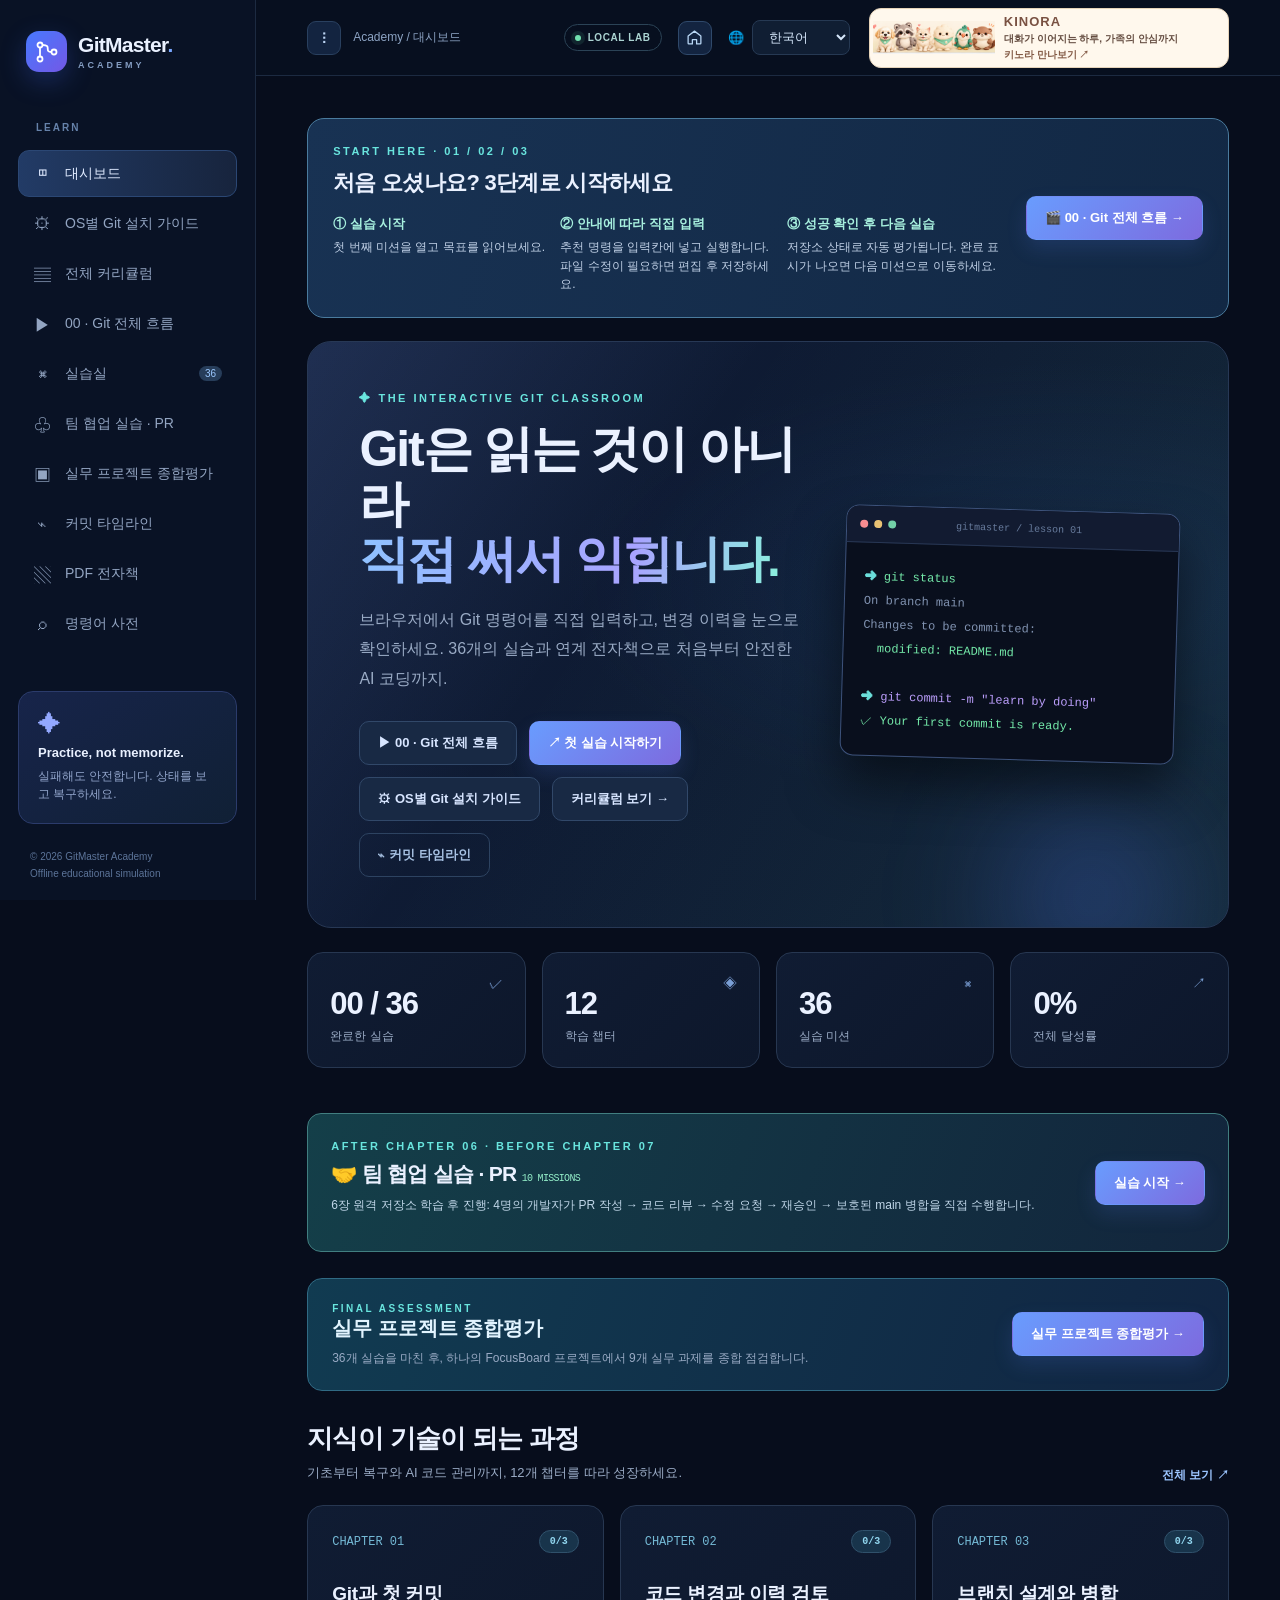
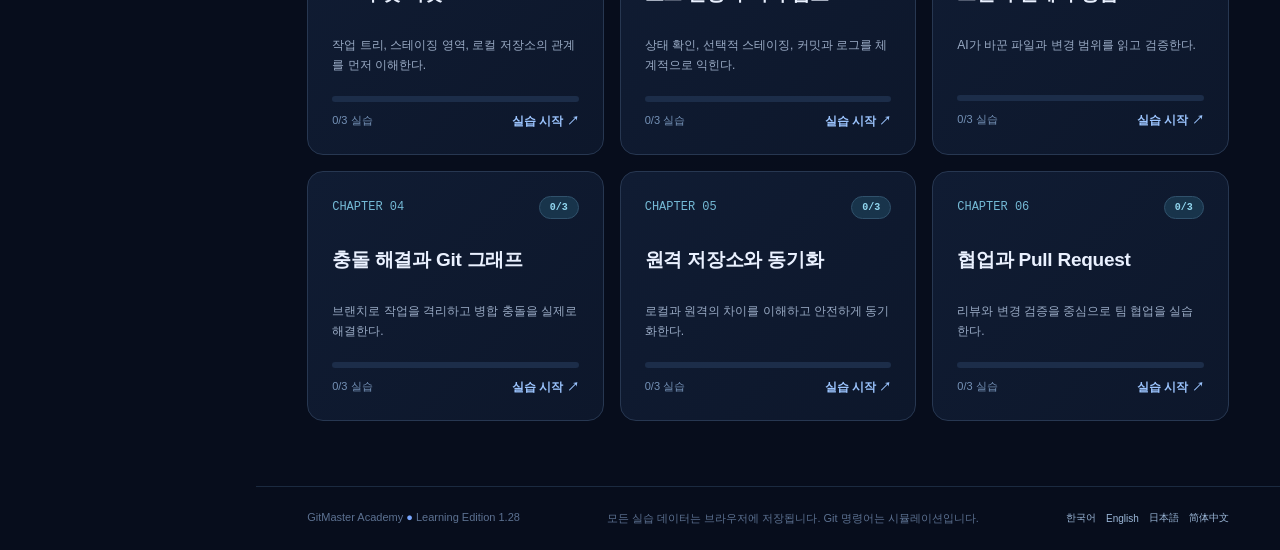
==== commit 2636ee0c: "다국어 PDF와 GA4 마케팅 이벤트 연동" ====
--- a/index.html
+++ b/index.html
@@ -26,6 +26,7 @@
   <link rel="alternate icon" type="image/x-icon" href="favicon.ico" />
   <link rel="apple-touch-icon" sizes="180x180" href="apple-touch-icon.png" />
   <link rel="stylesheet" href="styles.css?v=127" />
+  <meta name="ga-measurement-id" content="G-XXXXXXXXXX" />
 
   <link rel="canonical" href="https://git.maccrey.com/" />
   <link rel="alternate" hreflang="ko-KR" href="https://git.maccrey.com/ko/" />
@@ -55,6 +56,7 @@
         <div class="topbar-start"><button class="icon-button" id="toggle-sidebar" type="button" aria-label="사이드바 펼치기/접기" aria-expanded="true" title="Toggle sidebar">☷</button><button class="icon-button mobile-menu" id="mobile-menu" aria-label="Open navigation">☰</button><span class="breadcrumb" id="breadcrumb">Academy / Dashboard</span></div>
         <div class="topbar-actions">
           <span class="status-pill"><span class="status-dot"></span><span id="local-tag">LOCAL LAB</span></span>
+          <a class="home-link" href="https://maccrey.com" target="_blank" rel="noopener noreferrer" aria-label="maccrey.com 홈 열기" title="maccrey.com 홈 열기"><svg viewBox="0 0 24 24" aria-hidden="true"><path d="m3 10 9-7 9 7v10a1 1 0 0 1-1 1h-5v-6H9v6H4a1 1 0 0 1-1-1V10Z"/></svg></a>
           <label class="language-switch"><span aria-hidden="true">🌐</span><select id="language" aria-label="Language"><option value="ko">한국어</option><option value="en">English</option><option value="ja">日本語</option><option value="zh">简体中文</option></select></label>
         </div>
         <a class="kinora-top-ad" id="kinora-top-ad" href="https://www.kinora.date/?lang=ko" target="_blank" rel="noopener noreferrer sponsored" aria-label="KINORA 여섯 반려친구 소개, 새 탭에서 사이트 열기" title="KINORA · www.kinora.date">
@@ -79,6 +81,7 @@
   <script src="team-lab.js"></script>
   <script src="command-guide.js"></script>
   <script src="site-meta.js?v=127"></script>
+  <script src="analytics.js?v=1"></script>
   <script src="app.js?v=127"></script>
 </body>
 </html>
--- a/styles.css
+++ b/styles.css
@@ -972,6 +972,7 @@
 
 /* In-flow sticky header ensures the promo stays visible while scrolling, without overlaying the workbench. */
 .topbar{position:sticky;top:0;z-index:24;}
+.home-link{width:34px;height:34px;display:grid;place-items:center;border:1px solid #2f496b;border-radius:9px;background:#132440;color:#b9d7f5;text-decoration:none;transition:color .16s ease,border-color .16s ease,background .16s ease}.home-link:hover,.home-link:focus-visible{color:#8eeed6;border-color:#62bfae;background:#183552}.home-link svg{width:17px;height:17px;fill:none;stroke:currentColor;stroke-width:1.8;stroke-linejoin:round}
 #app [id]{scroll-margin-top:83px;}
 .seo-language-links{display:flex;gap:10px;flex-wrap:wrap;align-items:center;font-size:10px}.seo-language-links a{color:#9cb8d9}.seo-language-links a:hover{text-decoration:underline}@media(max-width:760px){.footer{flex-wrap:wrap}.seo-language-links{width:100%;}}
 
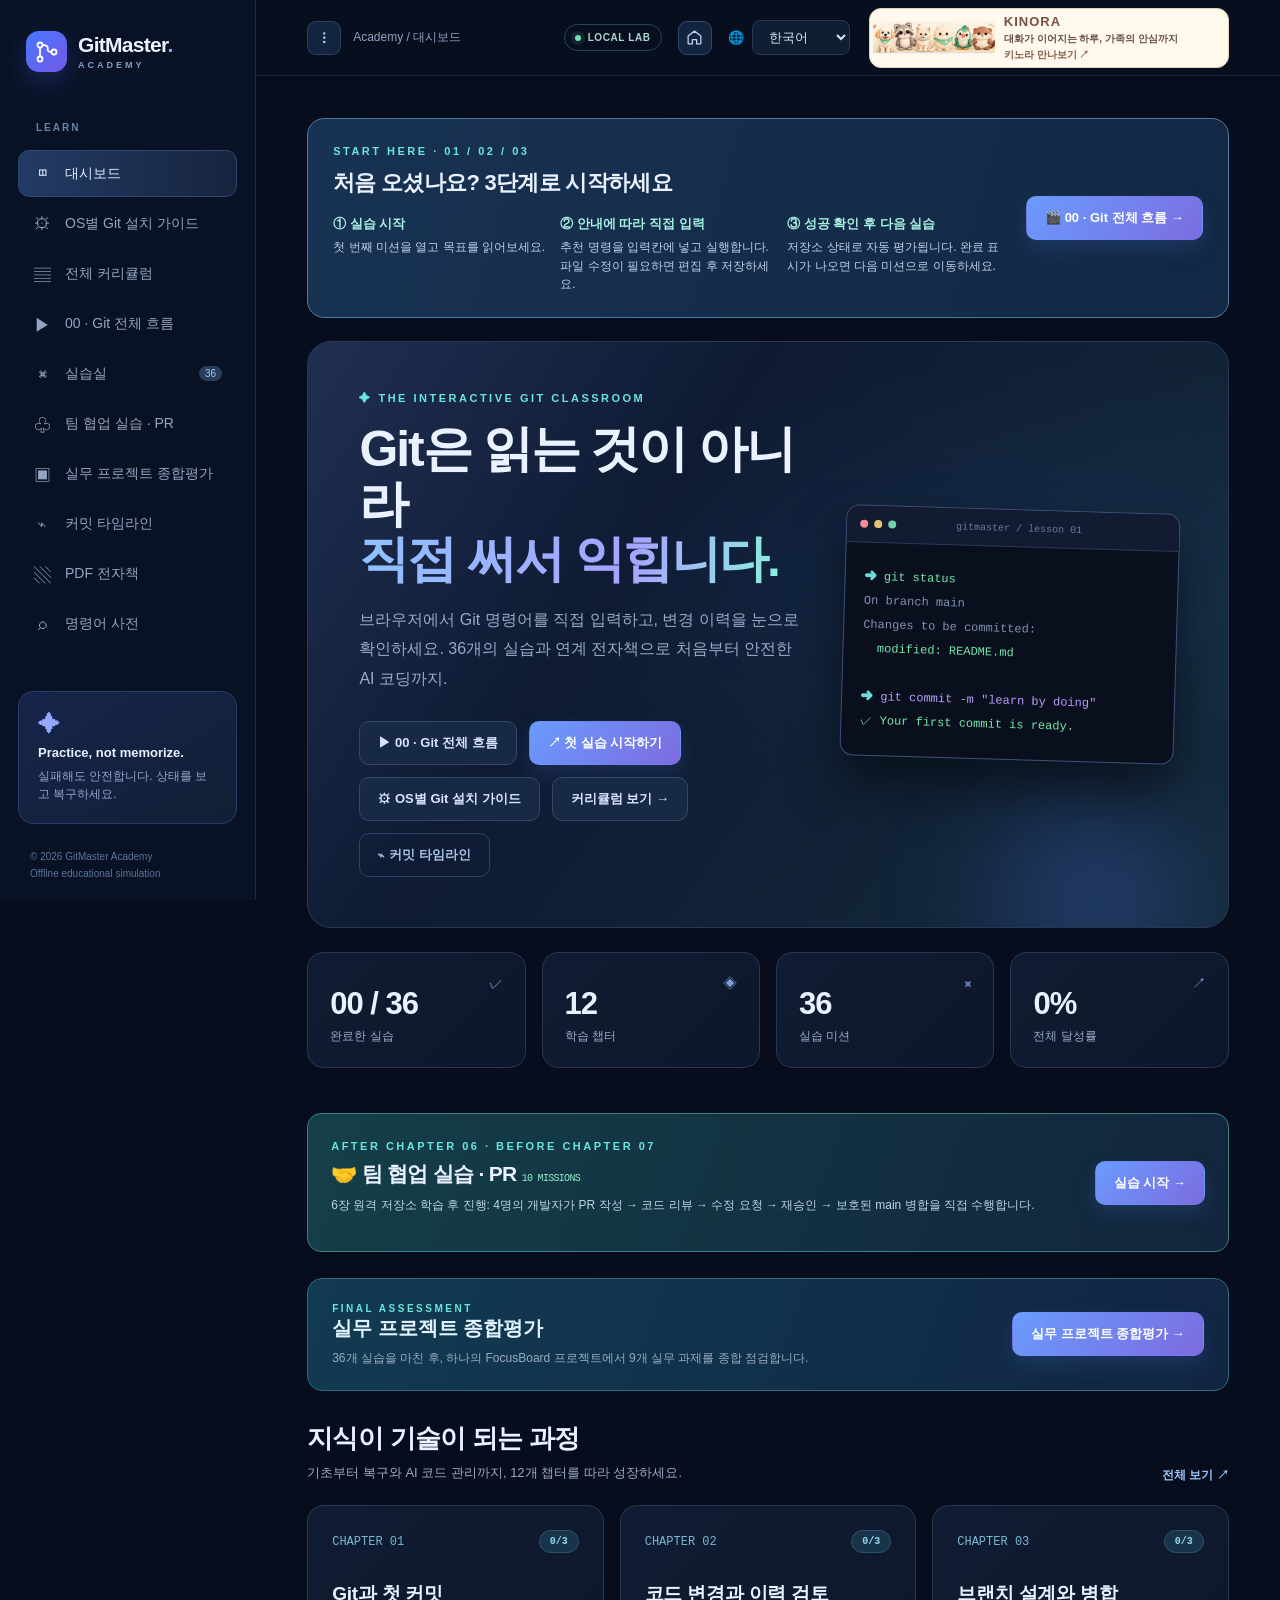
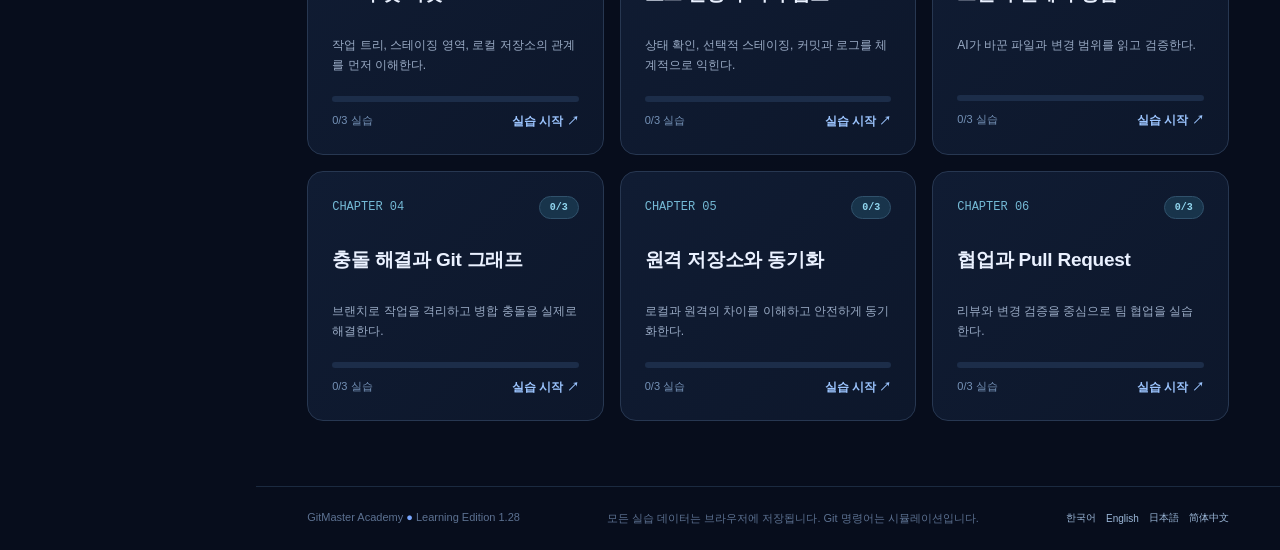
==== commit 2a114798: "다국어 전자책 캐시 갱신 수정" ====
--- a/index.html
+++ b/index.html
@@ -26,7 +26,7 @@
   <link rel="alternate icon" type="image/x-icon" href="favicon.ico" />
   <link rel="apple-touch-icon" sizes="180x180" href="apple-touch-icon.png" />
   <link rel="stylesheet" href="styles.css?v=127" />
-  <meta name="ga-measurement-id" content="G-XXXXXXXXXX" />
+  <meta name="ga-measurement-id" content="G-TTF113KRMY" />
 
   <link rel="canonical" href="https://git.maccrey.com/" />
   <link rel="alternate" hreflang="ko-KR" href="https://git.maccrey.com/ko/" />
@@ -80,8 +80,8 @@
   <script src="lab-intro.js?v=127"></script>
   <script src="team-lab.js"></script>
   <script src="command-guide.js"></script>
-  <script src="site-meta.js?v=127"></script>
+  <script src="site-meta.js?v=128"></script>
   <script src="analytics.js?v=1"></script>
-  <script src="app.js?v=127"></script>
+  <script src="app.js?v=128"></script>
 </body>
 </html>
--- a/styles.css
+++ b/styles.css
@@ -273,6 +273,22 @@
 @media(max-width:860px){.sidebar.is-compact{position:fixed;left:-270px;width:256px;flex-basis:256px;padding:24px 12px}.sidebar.is-compact.open{left:0}.sidebar.is-compact .brand>span:last-child,.sidebar.is-compact .sidebar-label,.sidebar.is-compact .nav-link>span:not(.ico),.sidebar.is-compact .sidebar-bottom{display:block}.sidebar.is-compact .nav-link{justify-content:flex-start;gap:13px;padding:12px}.sidebar.is-compact .brand{margin:0 0 28px}.sidebar.is-compact .nav-link .ico{font-size:17px}#toggle-sidebar{display:none}body.workspace-focus main{padding:12px 14px}body.workspace-focus .lab-layout{height:auto;min-height:0;grid-template-columns:1fr}body.workspace-focus .lab-intro,body.workspace-focus .workbench,body.workspace-focus .right-panel{max-height:none;overflow:visible;height:auto}body.workspace-focus .workbench{overflow:hidden}body.workspace-focus .workbench .terminal-station{min-height:300px}body.workspace-focus .lab-pane.lab-right{display:block}.cp-main{height:auto;grid-template-columns:1fr;min-height:0}.cp-main>section{max-height:none;overflow:visible}.cp-workbench{overflow:hidden}.cp-workbench .cp-editor-shell{min-height:235px}.cp-workbench .cp-editor-shell .editor{min-height:235px}.cp-terminal-station{min-height:350px}.cp-state{display:flex}.cp-state .graph-scroll{max-height:270px}.cp-head{align-items:flex-start}}
 @media(max-width:560px){.cp-head{display:block}.cp-score{text-align:left;display:flex;align-items:center;gap:11px;margin:10px 0}.cp-score .cp-meter{flex:1;min-width:90px}.cp-head h1{font-size:21px}.cp-head p{font-size:11px}.cp-stage{min-height:35px}.exam-cta{flex-direction:column;align-items:flex-start;padding:16px}.exam-cta strong{font-size:17px}.cp-results{flex-direction:column;align-items:flex-start}body.workspace-focus .terminal-explainer summary span{display:none}}
 @media(prefers-reduced-motion:reduce){.sidebar{transition:none}}
+
+/* Responsive navigation drawer: keep the full menu reachable on tablets and narrow browsers. */
+html,body{overflow-x:hidden}
+@media(max-width:960px){
+ .app-shell{display:block;min-height:100dvh}
+ .site-area{width:100%;min-width:0}
+ .sidebar,.sidebar.is-compact{position:fixed;inset:0 auto 0 0;left:0;width:min(286px,88vw);max-width:286px;height:100dvh;max-height:100dvh;flex-basis:auto;padding:24px 12px 18px;overflow-y:auto;overflow-x:hidden;overscroll-behavior:contain;transform:translateX(-105%);transition:transform .2s ease;z-index:60}
+ .sidebar.open,.sidebar.is-compact.open{left:0;transform:translateX(0)}
+ .sidebar.is-compact .brand>span:last-child,.sidebar.is-compact .sidebar-label,.sidebar.is-compact .nav-link>span:not(.ico),.sidebar.is-compact .sidebar-bottom{display:block}
+ .sidebar.is-compact .brand{margin:0 0 28px}
+ .sidebar.is-compact .nav-link{justify-content:flex-start;gap:13px;padding:12px}
+ .sidebar.is-compact .nav-link .ico{font-size:17px}
+ #toggle-sidebar{display:none}
+ .mobile-menu{display:grid;place-items:center}
+ .topbar{position:sticky;top:0;z-index:55}
+}
 /* Keep terminal *input* visible at the bottom of the first screen. */
 @media(min-width:861px){
  body.workspace-focus .workbench .terminal-station{flex:0 0 min(330px,48%);min-height:285px}
